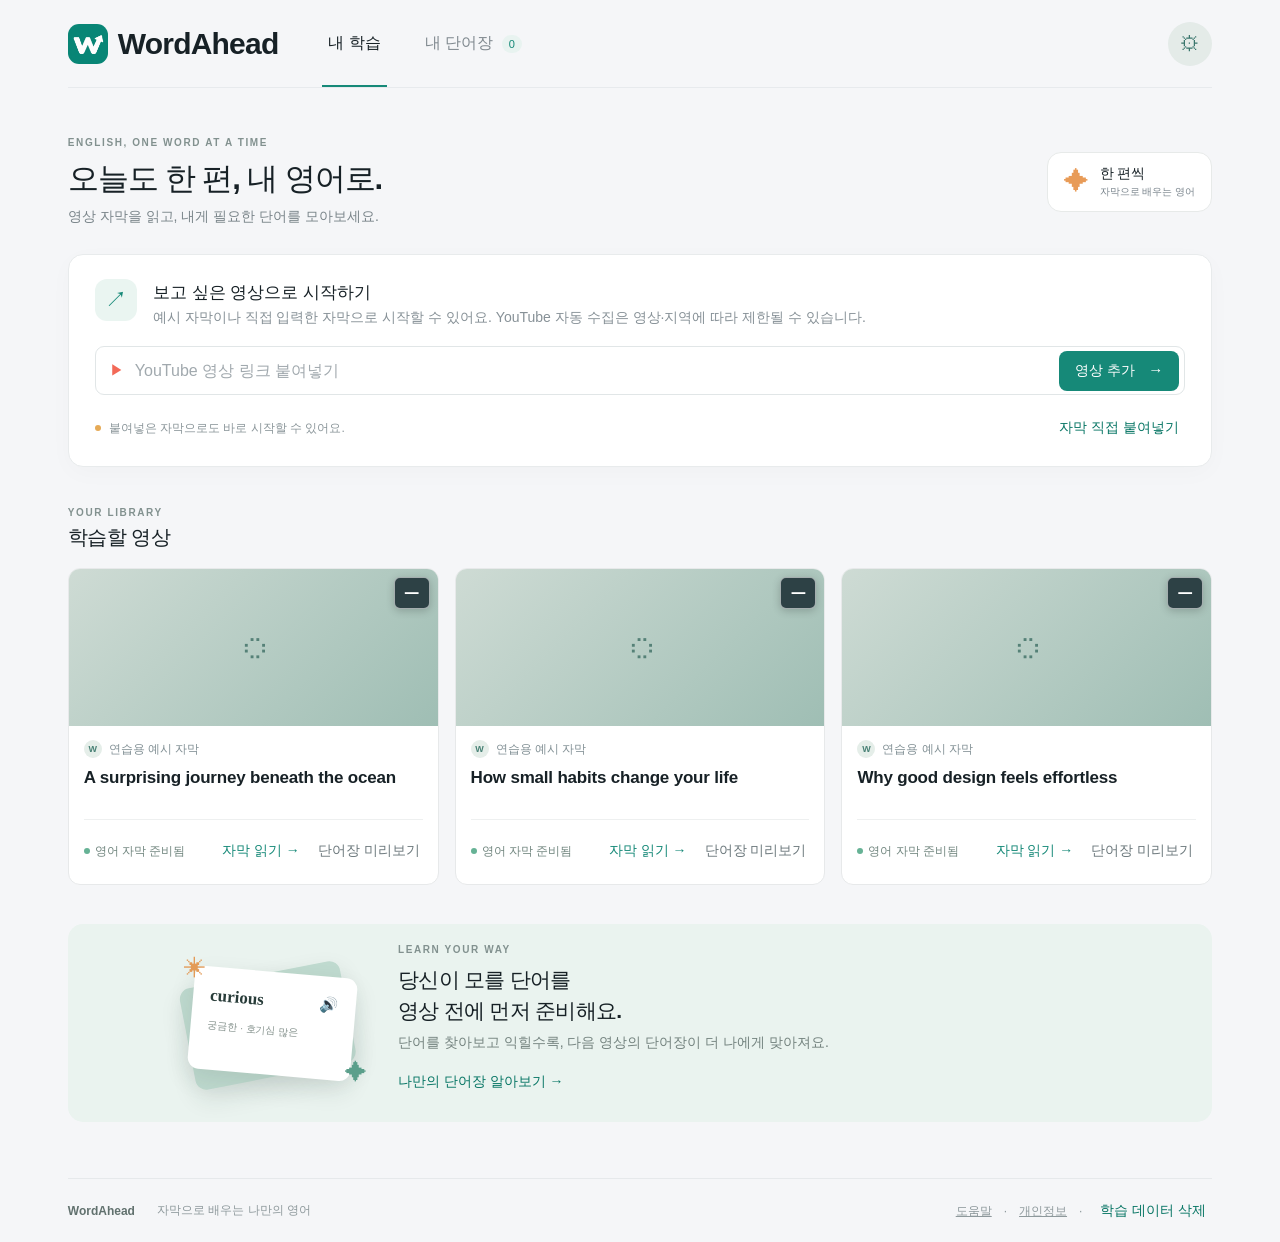
==== index.html @ 0c508c13 "Fix dictionary layout, offline definitions and transcript interactions" ====
<!doctype html>
<html lang="ko">
<head>
  <meta charset="utf-8">
  <meta name="viewport" content="width=device-width, initial-scale=1, viewport-fit=cover">
  <meta name="caption-api" content="https://wordahead-captions.outinletter.workers.dev/api/captions">
  <meta name="theme-color" content="#f5f6f8">
  <meta name="description" content="영상 자막으로 배우는 나만의 영어 단어장">
  <link rel="manifest" href="manifest.webmanifest">
  <link rel="icon" href="icon.png?v=20261010-arrow" type="image/png">
  <link rel="apple-touch-icon" href="icon.png?v=20261010-arrow">
  <link rel="stylesheet" href="styles.css?v=20261026-2">
  <title>WordAhead — 자막으로 배우는 영어</title>
</head>
<body>
  <div class="app-shell">
    <header class="topbar">
      <a class="brand" href="#home" data-view="home" aria-label="WordAhead 홈"><img class="brand-mark" src="icon.png?v=20261010-arrow" alt=""><span>WordAhead</span></a>
      <nav class="top-nav" aria-label="주 메뉴">
        <button class="nav-link active" data-view="home">내 학습</button>
        <button class="nav-link" data-view="library">내 단어장 <span id="nav-count" class="nav-count">0</span></button>
      </nav>
      <button id="install-button" class="install-button" hidden>앱 설치</button>
      <button id="profile-button" class="profile-button" aria-label="환경설정">⚙</button>
    </header>

    <main id="home-view" class="view">
      <section class="welcome-row">
        <div><p class="eyebrow">ENGLISH, ONE WORD AT A TIME</p><h1>오늘도 한 편, 내 영어로.</h1><p class="subhead">영상 자막을 읽고, 내게 필요한 단어를 모아보세요.</p></div>
        <div class="streak"><span class="streak-icon">✦</span><span><strong>한 편씩</strong><small>자막으로 배우는 영어</small></span></div>
      </section>

      <section class="import-card">
        <div class="import-icon">↗</div>
        <div class="import-copy"><h2>보고 싶은 영상으로 시작하기</h2><p>예시 자막이나 직접 입력한 자막으로 시작할 수 있어요. YouTube 자동 수집은 영상·지역에 따라 제한될 수 있습니다.</p></div>
        <form id="video-form" class="url-form">
          <label class="sr-only" for="video-url">YouTube URL</label>
          <span class="url-icon">▶</span><input id="video-url" type="url" placeholder="YouTube 영상 링크 붙여넣기" autocomplete="url">
          <button type="submit" class="primary-button">영상 추가 <span>→</span></button>
        </form>
        <div class="import-foot"><span class="status-dot"></span><span id="import-status">붙여넣은 자막으로도 바로 시작할 수 있어요.</span><button id="paste-caption-button" class="text-button">자막 직접 붙여넣기</button></div>
      </section>

      <div class="section-heading"><div><p class="eyebrow">YOUR LIBRARY</p><h2>학습할 영상</h2></div><button id="browse-playlist" class="outline-button" hidden>재생목록 불러오기 <span>＋</span></button></div>
      <section id="video-list" class="video-grid" aria-live="polite"></section>

      <section class="how-card"><div class="how-art"><div class="art-card back"></div><div class="art-card front"><span>curious</span><i>🔊</i><small>궁금한 · 호기심 많은</small></div><span class="spark s1">✳</span><span class="spark s2">✦</span></div><div><p class="eyebrow">LEARN YOUR WAY</p><h2>당신이 모를 단어를<br>영상 전에 먼저 준비해요.</h2><p>단어를 찾아보고 익힐수록, 다음 영상의 단어장이 더 나에게 맞아져요.</p><button class="text-button" id="how-link">나만의 단어장 알아보기 <span>→</span></button></div></section>
    </main>

    <main id="library-view" class="view" hidden>
      <button type="button" id="library-back" class="view-back" aria-label="내 학습으로 돌아가기">← 내 학습</button>
      <div class="vocabulary-backup"><button id="export-known" class="outline-button">체크 어휘 백업 저장</button><label class="outline-button">체크 어휘 불러오기<input id="import-known" type="file" accept=".json,application/json" hidden></label><p>초기화 전 파일 앱에 백업하세요. 다시 불러오면 추천에서 제외됩니다. 직접 단어장에 저장하는 것은 가능합니다.</p></div>
      <section class="welcome-row compact"><div><p class="eyebrow">YOUR VOCABULARY</p><h1>내 단어장</h1><p class="subhead">영상에서 발견한 단어를 모아 복습해요.</p></div><button id="review-button" class="primary-button">오늘 복습하기 <span>→</span></button></section>
      <section class="stats-row"><div class="stat-card"><span>저장한 단어</span><strong id="stat-total">0</strong><small>나만의 어휘</small></div><div class="stat-card"><span>익히는 중</span><strong id="stat-learning">0</strong><small>복습이 필요해요</small></div><div class="stat-card"><span>알고 있어요</span><strong id="stat-known">0</strong><small>잘하고 있어요</small></div></section>
      <section class="word-list-card"><div class="list-toolbar"><div><h2>저장한 단어</h2><p id="library-caption">단어를 선택하면 뜻과 문맥을 다시 볼 수 있어요.</p></div><select id="word-filter" aria-label="단어 필터"><option value="all">모든 단어</option><option value="learning">익히는 중</option><option value="known">알고 있어요</option></select></div><div id="saved-words" class="saved-words"></div></section>
    </main>

    <main id="reader-view" class="reader-view" hidden>
      <div class="reader-top"><button id="back-home" class="back-button" aria-label="이전 화면으로 돌아가기">←</button><button class="recommendations" id="recommend-preview" disabled><span class="recommend-icon" aria-hidden="true">📖</span><span id="recommend-label">먼저 살펴볼 단어</span><span id="recommend-count" class="recommend-count">0</span></button><button id="reader-home" class="reader-home" aria-label="내 학습으로 이동"><img src="icon.png?v=20261010-arrow" alt="WordAhead"></button><span id="reader-title" class="sr-only">영상 자막</span></div>
      <section id="youtube-player-host" class="youtube-player-host" aria-label="YouTube 영상 플레이어" hidden></section>
      <div class="reader-progress"><span id="read-progress"></span></div>
      <div class="reader-layout"><aside class="video-side"><div class="video-preview" id="reader-thumbnail"><span class="play-triangle"></span><span class="duration">12:48</span></div><p class="eyebrow">READING TRANSCRIPT</p><h2 id="side-title">영상 제목</h2><p id="side-meta" class="side-meta">영어 자막 · 전체 스크립트</p><div class="side-divider"></div><div class="side-stat"><span>자막 문장</span><strong id="sentence-count">0</strong></div><div class="side-stat"><span>새로운 단어</span><strong id="new-word-count">0</strong></div><button id="make-list-button" class="primary-button full-button">맞춤 단어장 미리보기 <span>→</span></button><p class="side-note">단어를 클릭해 뜻과 발음을 확인해보세요.</p></aside>
        <section class="transcript-panel"><div id="transcript-content" class="transcript-content"></div></section>
      </div>
    </main>
      <section id="word-sheet" class="word-sheet" hidden aria-label="단어 뜻" aria-live="polite"><button id="sheet-grabber" type="button" class="sheet-grabber" aria-label="사전 닫기"><span></span></button><button id="close-sheet" class="sheet-close" aria-label="사전 닫기">×</button><div class="sheet-word-row"><input id="mark-known" type="checkbox" hidden><h2 id="sheet-word">word</h2><span id="sheet-phonetic" class="phonetic">/wɜːrd/</span><button id="save-word" class="sheet-primary" aria-label="단어장에 추가" title="단어장에 추가">+</button><span id="sheet-part" class="part-of-speech">NOUN</span><button id="speak-word" class="speak-button" aria-label="발음 듣기">◖))</button></div><p id="sheet-meaning" class="meaning">뜻이 여기에 표시됩니다.</p><details class="context-box"><summary>문맥 · 사전 출처</summary><p id="sheet-context"></p><p class="dictionary-credit"><a id="dictionary-source" href="https://en.wiktionary.org/" target="_blank" rel="noopener">Wiktionary 원문</a> · <a href="dictionary/NOTICE.md" target="_blank" rel="noopener">CC BY-SA 4.0</a></p></details></section>

    <dialog id="delete-video-dialog" class="modal" aria-labelledby="delete-video-title"><form method="dialog"><h2 id="delete-video-title">영상을 삭제할까요?</h2><p>목록의 영상과 자막을 삭제합니다. 저장한 단어는 유지됩니다.</p><div class="delete-video-actions"><button value="cancel" class="outline-button">취소</button><button id="confirm-video-delete" type="button" class="primary-button">삭제 확인</button></div></form></dialog><dialog id="reset-dialog" class="modal"><form method="dialog"><h2>이 기기의 학습 데이터 삭제</h2><p>추가한 자막, 저장한 단어, 알고 있는 어휘, 학습 기록과 읽기 위치를 삭제합니다. 예시 자막은 다시 표시됩니다. 체크 어휘 백업에는 저장한 단어와 자막이 포함되지 않습니다.</p><button value="cancel" class="outline-button">취소</button><button id="confirm-reset" type="button" class="primary-button">전체 학습 데이터 삭제</button></form></dialog>
    <footer class="footer"><span>WordAhead</span><span>자막으로 배우는 나만의 영어</span><span><a href="support.html">도움말</a>　·　<a href="privacy.html">개인정보</a>　·　<button id="reset-data" class="text-button">학습 데이터 삭제</button></span></footer>
  </div>
  <dialog id="settings-dialog" class="modal" aria-labelledby="settings-title"><form method="dialog"><button class="modal-close" aria-label="환경설정 닫기">×</button><h2 id="settings-title">환경설정</h2><label for="font-size">자막 글자 크기</label><div class="reading-tools" aria-label="자막 글자 크기"><button type="button" id="font-down" aria-label="글자 작게">A−</button><output id="font-size" aria-live="polite">20</output><button type="button" id="font-up" aria-label="글자 크게">A＋</button><button type="button" id="font-reset" aria-label="글자 크기 기본값으로">기본</button></div><p class="settings-note">선택한 크기는 다음 학습에도 유지됩니다.</p><button class="primary-button">완료</button></form></dialog>
  <div id="toast" class="toast" role="status" aria-live="polite"></div>
  <dialog id="caption-dialog" class="modal"><form method="dialog" id="caption-form"><button class="modal-close" value="cancel" aria-label="닫기">×</button><p class="eyebrow">START LEARNING</p><h2>자막으로 먼저 시작해요</h2><p class="modal-description">YouTube에서 자막을 제공하지 않거나 접근이 제한된 경우 직접 작성했거나 사용할 권한이 있는 영어 자막으로 학습할 수 있습니다.</p><label for="caption-title">영상 제목</label><input id="caption-title" placeholder="예: Why we love the ocean" value="내가 고른 영어 영상"><label for="caption-text">영어 자막</label><textarea id="caption-text" rows="7" placeholder="영어 자막을 붙여 넣으세요…"></textarea><div class="modal-sample-row"><button type="button" id="load-sample" class="text-button">예시 자막 불러오기</button><span>자막 데이터는 이 기기에 저장됩니다.</span></div><button type="submit" class="primary-button modal-submit">자막 읽기 시작 <span>→</span></button></form></dialog>
  <dialog id="playlist-dialog" class="modal"><form method="dialog" id="playlist-form"><button class="modal-close" value="cancel" aria-label="닫기">×</button><p class="eyebrow">PLAYLIST</p><h2>재생목록 불러오기</h2><p class="modal-description">재생목록 링크를 입력하면 목록과 자막 이용 가능 상태를 확인할 수 있어요. 현재 시제품은 실제 YouTube 데이터 연결 전이라 예시 목록을 보여줍니다.</p><input id="playlist-url" type="url" placeholder="YouTube 재생목록 URL"><button id="show-playlist-sample" type="button" class="primary-button modal-submit">목록 미리보기 <span>→</span></button><div id="playlist-results" class="playlist-results"></div></form></dialog>
  <main id="preview-dialog" class="view preview-page" hidden><header class="preview-header"><h1>먼저 살펴볼 단어</h1><button id="close-preview" aria-label="미리보기 닫고 이전 화면으로 돌아가기">닫기 ×</button></header><p id="preview-video-title"></p><div class="reading-tools preview-size-tools" aria-label="단어장 글씨 크기"><button id="preview-font-down" aria-label="단어장 글씨 줄이기">−</button><output id="preview-font-size">16</output><button id="preview-font-up" aria-label="단어장 글씨 키우기">+</button></div><div id="preview-words" class="preview-words" role="list" aria-label="단어와 뜻"></div></main>
  <script src="dictionary/basic-vocabulary.js?v=20261015-5"></script>
  <script src="dictionary.js?v=20261026-2"></script>
  <script src="captions.js?v=20261026-2"></script>
  <script src="video-player.js?v=20261026-2"></script>
  <script src="app.js?v=20261026-2"></script>
</body>
</html>
---- styles.css ----
:root{font-family:'DM Sans','Noto Sans KR',sans-serif;color:#172126;background:#f5f6f8;font-synthesis:none;text-rendering:optimizeLegibility;--ink:#172126;--muted:#78838b;--line:#e5e8eb;--teal:#168978;--teal-dark:#087665;--mint:#eaf5f1;--coral:#f17964}*{box-sizing:border-box}body{margin:0;min-width:320px;background:#f5f6f8}.app-shell{max-width:1440px;margin:auto;padding:0 5.3%}.topbar{height:88px;display:flex;align-items:center;border-bottom:1px solid #e7eaed;gap:44px}.brand{display:flex;gap:10px;align-items:center;color:var(--ink);font:800 21px Manrope,sans-serif;text-decoration:none;letter-spacing:-.8px}.brand-mark{width:32px;height:32px;border-radius:11px;background:#138775;color:white;display:grid;place-items:center;font:800 17px Manrope;box-shadow:inset 0 -3px 0 #08715f}.top-nav{height:100%;display:flex;gap:32px;align-items:center}.nav-link{font:600 14px inherit;color:#818a90;border:0;background:none;height:100%;position:relative;cursor:pointer}.nav-link.active{color:var(--ink)}.nav-link.active:after{content:'';position:absolute;bottom:0;left:0;right:0;height:2px;background:var(--teal)}.nav-count{background:#e8f3f0;color:var(--teal);font-size:11px;border-radius:20px;padding:3px 7px;margin-left:4px}.profile-button{margin-left:auto;width:36px;height:36px;border-radius:50%;border:0;background:#e4ebe8;color:#39756c;font-weight:700}.install-button{margin-left:auto;background:#e7f3ef;border:0;border-radius:9px;padding:10px 14px;color:var(--teal-dark);font-weight:700;cursor:pointer}.install-button[hidden]{display:none}.view{padding-bottom:56px}.welcome-row{display:flex;justify-content:space-between;align-items:center;padding:49px 0 28px}.eyebrow{font-size:10px;letter-spacing:1.6px;color:#82918f;font-weight:700;margin:0 0 10px}.welcome-row h1{font:700 31px Manrope,'Noto Sans KR',sans-serif;letter-spacing:-1.1px;margin:0 0 8px}.subhead{margin:0;color:#7a858a;font-size:14px}.streak{display:flex;align-items:center;gap:11px;padding:12px 16px;border:1px solid #e7eae9;border-radius:14px;background:#fff}.streak-icon{font-size:25px;color:#e89b57}.streak strong,.streak small{display:block}.streak strong{font-size:14px}.streak small{font-size:10px;color:var(--muted);margin-top:2px}.import-card{background:#fff;border:1px solid #e8ebec;border-radius:15px;padding:24px 26px 18px;display:grid;grid-template-columns:43px 1fr;column-gap:15px;box-shadow:0 6px 24px #26373806}.import-icon{width:42px;height:42px;border-radius:12px;background:#eaf5f1;color:var(--teal);font-size:22px;display:grid;place-items:center}.import-copy h2{font-size:15px;margin:2px 0 5px}.import-copy p{font-size:12px;color:#879197;margin:0}.url-form{grid-column:1/-1;margin-top:19px;display:flex;align-items:center;border:1px solid #e1e6e7;border-radius:9px;height:49px;padding:4px 5px 4px 14px}.url-icon{color:#f36957;font-size:14px}.url-form input{flex:1;border:0;outline:0;padding:0 11px;background:transparent;color:var(--ink);font:13px inherit;min-width:0}.url-form input::placeholder{color:#a1a9ae}.primary-button{border:0;border-radius:8px;padding:12px 16px;background:var(--teal);color:white;font:700 12px inherit;cursor:pointer;transition:background .18s,transform .18s}.primary-button:hover{background:var(--teal-dark);transform:translateY(-1px)}.primary-button span{margin-left:9px;font-size:15px}.url-form .primary-button{height:39px;padding:0 16px}.import-foot{grid-column:1/-1;display:flex;align-items:center;gap:8px;padding-top:13px;color:#8b969a;font-size:10px}.status-dot{width:6px;height:6px;border-radius:50%;background:#e6aa56}.text-button{border:0;background:transparent;color:var(--teal-dark);font:700 11px inherit;cursor:pointer}.import-foot .text-button{margin-left:auto}.section-heading{display:flex;align-items:end;justify-content:space-between;margin:40px 0 17px}.section-heading .eyebrow{margin-bottom:6px}.section-heading h2{margin:0;font:700 20px Manrope,'Noto Sans KR',sans-serif;letter-spacing:-.5px}.outline-button{background:white;border:1px solid #e1e6e7;border-radius:8px;padding:10px 13px;font:600 11px inherit;color:#47555a;cursor:pointer}.outline-button span{font-size:15px;color:var(--teal);margin-left:7px}.video-grid{display:grid;grid-template-columns:repeat(3,minmax(0,1fr));gap:16px}.video-card{background:white;border:1px solid #e7e9ea;border-radius:12px;overflow:hidden;transition:transform .2s,box-shadow .2s}.video-card:hover{transform:translateY(-3px);box-shadow:0 10px 24px #203b3510}.video-thumb{height:157px;position:relative;background:#d5e1dd;overflow:hidden;cursor:pointer}.video-thumb img{width:100%;height:100%;object-fit:cover;display:block}.video-thumb .fallback-art{width:100%;height:100%;display:grid;place-items:center;font-size:46px;color:#558177;background:linear-gradient(135deg,#cedbd4,#9fbeb4)}.duration{position:absolute;right:10px;bottom:9px;background:#172126d9;color:white;border-radius:4px;padding:3px 6px;font-size:10px;font-weight:600}.video-card-body{padding:14px 15px 13px}.video-meta{display:flex;align-items:center;gap:7px;color:#829095;font-size:10px;margin-bottom:8px}.channel-dot{width:18px;height:18px;border-radius:50%;background:#e5eee9;display:grid;place-items:center;color:#488175;font-size:9px;font-weight:700}.video-card h3{font-size:14px;line-height:1.45;letter-spacing:-.2px;margin:0 0 13px;min-height:40px}.card-bottom{display:flex;justify-content:space-between;align-items:center;border-top:1px solid #eef0f0;padding-top:11px}.caption-state{font-size:10px;color:#71867f;display:flex;align-items:center;gap:5px}.caption-state:before{content:'';width:6px;height:6px;background:#66b295;border-radius:50%}.caption-state.unknown{color:#a47e49}.caption-state.unknown:before{background:#e1b366}.card-actions{display:flex;gap:12px}.card-actions button{border:0;background:none;color:var(--teal);font:700 10px inherit;cursor:pointer;padding:3px}.card-actions button:last-child{color:#6d797d}.how-card{margin-top:39px;border-radius:15px;background:#eaf3ef;min-height:198px;display:grid;grid-template-columns:250px 1fr;align-items:center;padding:20px 7%;overflow:hidden}.how-card h2{font:700 21px/1.45 Manrope,'Noto Sans KR',sans-serif;letter-spacing:-.7px;margin:0 0 8px}.how-card p:not(.eyebrow){font-size:12px;color:#74837f;margin:0 0 10px}.how-card .text-button{padding:0}.how-art{height:145px;position:relative;display:grid;place-items:center}.art-card{width:163px;height:103px;border-radius:11px;position:absolute;box-shadow:0 10px 25px #19382b1c}.art-card.back{background:#bfdacf;transform:rotate(-11deg) translate(-5px,1px)}.art-card.front{background:white;transform:rotate(5deg);padding:19px 17px;color:#283c39}.art-card.front span{font:700 17px Manrope}.art-card.front i{float:right;font-style:normal;color:var(--teal);font-size:15px}.art-card.front small{display:block;margin-top:13px;color:#83908b;font-size:10px}.spark{position:absolute;color:#e39b57;font-size:22px}.spark.s1{top:5px;left:36px}.spark.s2{right:31px;bottom:10px;color:#5b9f8b}.footer{min-height:64px;border-top:1px solid #e6e9eb;display:flex;align-items:center;gap:22px;font-size:10px;color:#8e999c}.footer span:first-child{font-weight:700;color:#61716e}.footer span:last-child{margin-left:auto}.reader-view{min-height:calc(100vh - 152px);position:relative;padding-bottom:42px}.reader-top{height:59px;display:flex;align-items:center;gap:19px}.back-button,.icon-button,.reading-tools button{border:0;background:transparent;color:#6d797d;cursor:pointer}.back-button{font:600 12px inherit}.back-button span{margin-left:7px}.reader-video-title{font-size:12px;font-weight:600;display:flex;align-items:center;gap:8px}.live-dot{width:7px;height:7px;border-radius:50%;background:#48ad8f}.reader-top .icon-button{margin-left:auto;font-size:20px}.reader-progress{height:2px;background:#e5eae8}.reader-progress span{display:block;width:22%;height:100%;background:#55a991;transition:width .25s}.reader-layout{display:grid;grid-template-columns:260px minmax(0,760px);gap:53px;justify-content:center;padding-top:31px}.video-side{padding-top:5px}.video-preview{height:146px;border-radius:10px;overflow:hidden;position:relative;background:linear-gradient(135deg,#789d91,#d1c6a9);background-size:cover;background-position:center;display:grid;place-items:center;margin-bottom:22px}.play-triangle{width:0;height:0;border-top:12px solid transparent;border-bottom:12px solid transparent;border-left:19px solid #fff;filter:drop-shadow(0 2px 5px #2228)}.video-side h2{font-size:15px;line-height:1.45;margin:0 0 7px}.side-meta{font-size:10px;color:#899396;margin:0}.side-divider{height:1px;background:#e4e8e7;margin:18px 0}.side-stat{display:flex;justify-content:space-between;font-size:11px;color:#818d8f;margin:10px 0}.side-stat strong{color:#263a38}.full-button{width:100%;margin-top:13px;padding:12px 10px}.side-note{font-size:10px;line-height:1.6;color:#8c9697}.transcript-panel{background:#fff;border:1px solid #e7eaea;border-radius:12px;padding:28px 39px 40px;box-shadow:0 5px 20px #132a2406}.transcript-heading{display:flex;justify-content:space-between;align-items:center;border-bottom:1px solid #eef0ef;padding-bottom:18px}.transcript-heading .eyebrow{margin-bottom:5px}.transcript-heading h1{font:700 19px Manrope,'Noto Sans KR',sans-serif;margin:0;letter-spacing:-.6px}.reading-tools{display:flex;gap:4px}.reading-tools button{width:32px;height:30px;border-radius:6px;background:#f5f7f6;font-size:11px}.transcript-content{font:400 17px/2.05 Georgia,'Times New Roman',serif;color:#293335;padding-top:16px}.caption-paragraph{margin:0 0 20px}.word-token{cursor:pointer;border-radius:3px;transition:background .14s,color .14s}.word-token:hover{background:#dff1eb;color:#087665}.word-token.recent{background:#e4f3ee}.caption-time{font:500 9px 'DM Sans',sans-serif;color:#a1acab;vertical-align:middle;margin-right:8px;letter-spacing:.2px}.word-sheet{position:fixed;z-index:10;bottom:18px;left:50%;transform:translateX(-50%);width:min(620px,calc(100vw - 36px));background:#29363b;color:#fff;border-radius:15px;padding:22px 25px 19px;box-shadow:0 14px 50px #0717184d;animation:sheetin .2s ease-out}.word-sheet[hidden]{display:none}@keyframes sheetin{from{opacity:0;transform:translate(-50%,10px)}to{opacity:1;transform:translate(-50%,0)}}.sheet-close{position:absolute;right:16px;top:10px;border:0;color:#ee7969;font-size:29px;line-height:1;background:none;cursor:pointer}.sheet-word-row{display:flex;align-items:center;gap:15px}.part-of-speech{font-size:8px;font-weight:700;color:#91bdb0;letter-spacing:1.3px}.sheet-word-row h2{font:700 26px Manrope,sans-serif;margin:2px 0 0}.speak-button{width:37px;height:37px;border:0;border-radius:50%;background:#f5f7f5;color:#536c70;font-size:14px;cursor:pointer}.phonetic{font-size:12px;color:#b7c4c3;margin:5px 0}.meaning{font-size:15px;margin:6px 0 13px}.context-box{background:#ffffff0b;border-left:2px solid #69ad9d;padding:8px 11px;margin-bottom:15px}.context-box span{font-size:8px;color:#a5b7b3;letter-spacing:1px;font-weight:700}.context-box p{font:13px/1.6 Georgia,serif;color:#e1e9e6;margin:4px 0 0}.sheet-actions{display:flex;gap:8px}.sheet-actions button{border-radius:7px;padding:10px 13px;font:600 11px inherit;cursor:pointer}.sheet-secondary{background:#ffffff13;border:1px solid #ffffff22;color:#e4ece9}.sheet-primary{background:#d8eee7;border:0;color:#136d5f;margin-left:auto}.sheet-primary span{margin-left:9px}.compact{padding-bottom:24px}.compact .primary-button{align-self:center}.stats-row{display:grid;grid-template-columns:repeat(3,1fr);gap:13px;margin:4px 0 25px}.stat-card{background:#fff;border:1px solid #e7eaea;border-radius:11px;padding:17px 19px}.stat-card span,.stat-card small{display:block;color:#7f8c8d;font-size:11px}.stat-card strong{display:block;font:700 24px Manrope;margin:5px 0 1px}.stat-card small{font-size:9px}.word-list-card{background:white;border:1px solid #e7eaea;border-radius:12px;padding:22px}.list-toolbar{display:flex;align-items:center;justify-content:space-between;border-bottom:1px solid #edf0ef;padding-bottom:17px}.list-toolbar h2{font-size:16px;margin:0 0 4px}.list-toolbar p{font-size:10px;color:#8b9697;margin:0}.list-toolbar select{border:1px solid #e0e6e4;background:white;border-radius:7px;padding:9px;color:#657272;font:11px inherit}.word-row{display:grid;grid-template-columns:1fr 1.3fr 100px auto;align-items:center;gap:15px;padding:15px 2px;border-bottom:1px solid #f0f2f1}.word-row:last-child{border-bottom:0}.word-main strong{font:700 14px Manrope}.word-main small{display:block;font-size:10px;color:#8d9998;margin-top:3px}.word-definition{font-size:11px;color:#657372}.word-state{font-size:9px;color:#168978;background:#eaf5f1;border-radius:20px;padding:5px 8px;width:max-content}.word-state.known{color:#778380;background:#f0f3f2}.word-delete{background:none;border:0;color:#a5aeac;cursor:pointer;font-size:15px}.empty-state{padding:34px 10px;text-align:center;color:#889493;font-size:12px}.modal{border:0;border-radius:16px;width:min(510px,calc(100vw - 28px));padding:29px 31px;box-shadow:0 24px 90px #12201f40;color:var(--ink);max-height:90vh;overflow:auto}.modal::backdrop{background:#17242378;backdrop-filter:blur(2px)}.modal-close{position:absolute;right:17px;top:13px;border:0;background:none;color:#84908e;font-size:25px;cursor:pointer}.modal h2{font:700 22px Manrope,'Noto Sans KR',sans-serif;letter-spacing:-.7px;margin:0 0 10px}.modal-description{font-size:12px;line-height:1.7;color:#788583;margin:0 0 19px}.modal label{display:block;font-size:10px;color:#657471;font-weight:700;margin:12px 0 6px}.modal input,.modal textarea{width:100%;border:1px solid #dfe6e3;border-radius:8px;padding:12px;font:12px inherit;outline-color:#69ad9d;resize:vertical}.modal input{height:42px}.modal-sample-row{display:flex;justify-content:space-between;align-items:center;margin:9px 0 14px}.modal-sample-row span{font-size:9px;color:#98a19f}.modal-submit{width:100%;margin-top:8px}.playlist-results{margin-top:14px}.playlist-item{display:flex;gap:10px;align-items:center;padding:9px 0;border-bottom:1px solid #edf0ef}.playlist-thumb{width:72px;height:44px;border-radius:6px;background:#d9e5df;display:grid;place-items:center}.playlist-thumb img{width:100%;height:100%;object-fit:cover;border-radius:6px}.playlist-item strong{display:block;font-size:10px}.playlist-item small{font-size:9px;color:#81908d}.preview-modal{width:min(570px,calc(100vw - 28px))}.preview-words{max-height:43vh;overflow:auto;margin:13px 0}.preview-word{display:grid;grid-template-columns:1fr 95px 40px;align-items:center;gap:9px;padding:11px 0;border-bottom:1px solid #edf0ef}.preview-word strong{font:700 13px Manrope}.preview-word small{display:block;color:#82908c;font-size:10px;margin-top:3px}.preview-word em{font-style:normal;font-size:9px;color:#168978}.preview-word button{border:0;background:#eff5f2;border-radius:6px;padding:6px;color:#167867;cursor:pointer}.toast{position:fixed;z-index:20;bottom:24px;left:50%;transform:translate(-50%,10px);opacity:0;background:#203238;color:#fff;padding:11px 17px;border-radius:8px;font-size:11px;pointer-events:none;transition:.2s;box-shadow:0 6px 20px #1026282b}.toast.show{opacity:1;transform:translate(-50%,0)}.sr-only{position:absolute;width:1px;height:1px;padding:0;margin:-1px;overflow:hidden;clip:rect(0,0,0,0);white-space:nowrap;border:0}
@media(max-width:850px){.app-shell{padding:0 4%}.topbar{height:70px;gap:24px}.video-grid{grid-template-columns:repeat(2,minmax(0,1fr))}.reader-layout{grid-template-columns:210px minmax(0,1fr);gap:25px}.transcript-panel{padding:24px 27px}.video-preview{height:120px}.how-card{grid-template-columns:210px 1fr;padding:18px 4%}}
@media(max-width:600px){.app-shell{padding:0 18px}.topbar{height:62px;gap:15px}.brand{font-size:17px;gap:7px}.brand-mark{width:28px;height:28px}.top-nav{gap:14px}.nav-link{font-size:11px;padding:0}.profile-button{width:31px;height:31px}.welcome-row{padding:31px 0 22px}.welcome-row h1{font-size:25px}.subhead{font-size:12px;line-height:1.55}.streak{padding:8px 10px;gap:7px}.streak-icon{font-size:19px}.streak strong{font-size:12px}.streak small{font-size:8px}.import-card{padding:17px 15px 13px;grid-template-columns:35px 1fr;column-gap:10px}.import-icon{width:34px;height:34px;font-size:18px}.import-copy h2{font-size:13px}.import-copy p{font-size:10px;line-height:1.45}.url-form{height:45px;margin-top:15px;padding-left:10px}.url-form input{font-size:10px;padding:0 7px}.url-form .primary-button{font-size:10px;padding:0 9px;white-space:nowrap}.import-foot{font-size:8px;gap:5px;flex-wrap:wrap}.import-foot .text-button{font-size:9px;padding:0}.section-heading{margin:29px 0 13px}.section-heading h2{font-size:18px}.outline-button{font-size:9px;padding:9px 8px}.video-grid{grid-template-columns:1fr;gap:12px}.video-card{display:block}.video-thumb{height:auto;aspect-ratio:16/9;min-height:0}.video-card-body{padding:11px}.video-card h3{font-size:12px;min-height:0;margin-bottom:9px}.video-meta{font-size:8px;margin-bottom:5px}.card-bottom{align-items:center;gap:5px;flex-direction:row;padding-top:8px}.card-actions{width:auto;justify-content:flex-end;gap:6px}.card-actions button{font-size:9px;padding:3px 1px}.caption-state{font-size:8px}.how-card{grid-template-columns:105px 1fr;gap:12px;padding:15px 12px;margin-top:26px;min-height:163px}.how-art{transform:scale(.74);transform-origin:center}.how-card h2{font-size:15px}.how-card p:not(.eyebrow){font-size:9px;line-height:1.55}.how-card .eyebrow{font-size:8px}.how-card .text-button{font-size:9px}.footer{gap:9px;font-size:8px;min-height:53px}.footer span:last-child{display:none}.reader-view{min-height:calc(100vh - 112px)}.reader-top{height:48px;gap:8px}.reader-video-title{font-size:10px;flex:1;overflow:hidden;white-space:nowrap;text-overflow:ellipsis}.back-button{font-size:10px}.reader-layout{display:block;padding-top:0}.video-side{display:none}.transcript-panel{border-radius:0;border:0;margin:0 -18px;padding:19px 22px 65px;box-shadow:none;min-height:calc(100vh - 162px)}.transcript-heading{padding-bottom:13px}.transcript-heading h1{font-size:17px}.reading-tools{gap:2px}.reading-tools button{width:28px;height:28px}.transcript-content{font-size:17px;line-height:1.95;padding-top:16px}.caption-paragraph{margin-bottom:20px}.caption-time{font-size:8px}.word-sheet{bottom:0;left:0;transform:none;width:100%;border-radius:15px 15px 0 0;padding:18px 21px calc(15px + env(safe-area-inset-bottom));animation:sheetmobile .2s ease-out}.word-sheet[hidden]{display:none}@keyframes sheetmobile{from{opacity:0;transform:translateY(10px)}to{opacity:1;transform:translateY(0)}}.sheet-word-row h2{font-size:24px}.meaning{font-size:14px;margin-bottom:10px}.context-box p{font-size:12px}.footer:has(+*){margin-top:0}.compact{align-items:flex-start;gap:12px}.compact .primary-button{font-size:10px;padding:11px 10px;white-space:nowrap;margin-top:9px}.stats-row{gap:7px}.stat-card{padding:12px 10px}.stat-card span{font-size:9px}.stat-card strong{font-size:20px}.stat-card small{font-size:8px}.word-list-card{padding:15px 12px}.word-row{grid-template-columns:1fr auto auto;gap:8px}.word-definition{grid-column:1/-1;grid-row:2;font-size:10px}.word-main strong{font-size:12px}.modal{padding:26px 21px}.modal h2{font-size:19px}.modal-description{font-size:11px}.modal-sample-row{align-items:flex-start;gap:6px}.modal-sample-row span{font-size:8px;text-align:right}.preview-word{grid-template-columns:1fr 78px 35px}.install-button{font-size:9px;padding:8px 10px}}

body.reading .topbar,body.reading .footer{display:none}body.reading .app-shell{max-width:none;padding:0}body.reading .reader-view{min-height:100dvh}body.reading .reader-top{padding:0 18px}body.reading .reader-layout{display:block;max-width:900px;margin:auto;padding:0 18px}body.reading .video-side{display:none}body.reading .transcript-panel{min-height:calc(100dvh - 58px)}.dictionary-credit{font-size:10px;color:#bddbd4}.dictionary-credit a{color:inherit}.footer a{color:inherit}.word-sheet{max-height:80dvh;overflow-y:auto}
.brand{font-size:30px;gap:10px}.brand-mark{width:40px;height:40px;box-shadow:none}.nav-link{font-size:16px}.profile-button{width:44px;height:44px;font-size:20px;cursor:pointer}
.subhead,.import-copy p,.how-card p:not(.eyebrow),.modal-description{font-size:14px}.import-copy h2,.video-card h3{font-size:17px}.url-form input,.modal input,.modal textarea{font-size:16px}.primary-button,.outline-button,.text-button,.card-actions button{font-size:14px;min-height:40px}.video-meta,.caption-state,.import-foot,.footer{font-size:12px}.video-card{cursor:pointer}.card-bottom{flex-wrap:wrap;gap:8px}.word-main strong{font-size:17px}.word-main small,.word-definition,.word-state,.list-toolbar p,.list-toolbar select,.empty-state{font-size:14px}
.reader-top{position:sticky;top:0;z-index:5;height:60px;background:#f5f6f8}.back-button{font-size:16px;min-height:44px;white-space:nowrap;padding:0}.back-button span{margin-left:3px}.reader-video-title{min-width:0;font-size:14px;flex:1}.reader-video-title #reader-title{overflow:hidden;text-overflow:ellipsis;white-space:nowrap}.live-dot{flex-shrink:0}.reader-top .icon-button{font-size:24px;min-width:44px;min-height:44px}
.transcript-heading{gap:12px;padding-bottom:12px}.transcript-heading h1{font-size:20px;white-space:nowrap}.reading-tools{flex-shrink:0;align-items:center;gap:4px;white-space:nowrap}.reading-tools button{width:40px;height:40px;font-size:15px;white-space:nowrap;padding:0}.reading-tools output{font:600 14px 'DM Sans',sans-serif;min-width:22px;text-align:center;color:#536c70}.reading-tools button:disabled{opacity:.4}.transcript-content{font-size:20px;line-height:1.45;padding-top:16px}.caption-paragraph{margin:0 0 .35em;overflow-wrap:anywhere}.caption-time{font-size:11px;white-space:nowrap;display:inline-block;margin-right:8px}
body.reading .transcript-panel{padding-bottom:calc(36px + var(--word-sheet-space,0px))}body.sheet-open .view{padding-bottom:calc(56px + var(--word-sheet-space,0px))}html{scroll-padding-top:70px;scroll-padding-bottom:var(--word-sheet-space,0px)}
.word-sheet{bottom:0;width:min(620px,100vw);padding:12px 16px calc(12px + env(safe-area-inset-bottom));border-radius:14px 14px 0 0;max-height:45dvh}.sheet-close{right:4px;top:0;width:44px;height:44px;font-size:26px}.sheet-word-row{gap:8px;padding-right:32px;flex-wrap:wrap}.sheet-word-row h2{font-size:22px;margin:0;overflow-wrap:anywhere;min-width:0;max-width:100%}.part-of-speech{font-size:10px;letter-spacing:.5px}.speak-button{width:36px;height:36px;flex-shrink:0}.phonetic{font-size:13px;margin:1px 0 4px;overflow-wrap:anywhere}.phonetic:empty{display:none}.meaning{font-size:16px;line-height:1.4;margin:4px 0 6px;max-height:4.2em;overflow-y:auto;overscroll-behavior:contain}.context-box{margin:0 0 6px;padding:0;border:0;background:none}.context-box summary{cursor:pointer;font-size:12px;color:#bddbd4;min-height:24px;line-height:24px}.context-box[open] p{font-size:14px}.dictionary-credit{font-size:12px}.sheet-actions{align-items:center;gap:8px}.known-toggle{display:flex;align-items:center;gap:7px;font-size:14px;min-height:40px;cursor:pointer;white-space:nowrap}.known-toggle input{width:18px;height:18px;margin:0;accent-color:#69b5a2}.sheet-actions button{font-size:14px;min-height:40px;padding:8px 12px}.toast{font-size:14px;bottom:calc(var(--word-sheet-space,0px) + 12px);max-width:calc(100vw - 24px);text-align:center}
button:focus-visible,a:focus-visible,.word-token:focus-visible{outline:2px solid #168978;outline-offset:3px}
.transcript-heading{position:sticky;top:60px;z-index:4;background:white;padding-top:8px}.welcome-row h1{word-break:keep-all}
@media(max-width:600px){.welcome-row{display:block}.welcome-row .streak{display:none}}
.sheet-word-row .known-toggle,.preview-word>.known-toggle{flex:none;width:32px;height:32px;justify-content:center}.sheet-actions{justify-content:flex-end}#recommended-words{max-height:180px;overflow-y:auto}.preview-word>.known-toggle{align-self:flex-start}
.recommendations{margin:0 0 18px;padding:12px;background:#f3f8f6;border-radius:12px}.recommendations summary{font-size:15px;font-weight:700;cursor:pointer}.recommendations p{font-size:13px;line-height:1.5;color:#586b65;margin:8px 0}.recommended-word{font-size:14px;padding:7px 10px;margin:3px;background:white;border:1px solid #dce9e3;border-radius:8px}.recommendations .text-button{font-size:14px;margin-top:8px}.preview-word{flex-wrap:wrap;gap:8px}.preview-word>div{flex:1;min-width:140px}.preview-word em{font-size:12px}.preview-word small{font-size:14px;line-height:1.5}.preview-word .known-toggle{font-size:13px}.preview-words{max-height:55dvh;overflow:auto}
@media(max-width:600px){.topbar{height:auto;padding:12px 0 0;flex-wrap:wrap;gap:12px}.brand{font-size:28px;flex:1}.brand-mark{width:38px;height:38px}.top-nav{order:3;flex-basis:100%;height:44px;gap:24px}.nav-link{font-size:16px}.profile-button{width:44px;height:44px}.welcome-row h1{font-size:28px}.subhead,.import-copy p,.how-card p:not(.eyebrow){font-size:14px}.import-copy h2{font-size:17px}.url-form{height:52px}.url-form input{font-size:16px}.url-form .primary-button{font-size:14px;padding:0 12px;height:42px}.import-foot{font-size:12px;line-height:1.5}.import-foot .text-button{font-size:14px;padding:0}.video-card h3{font-size:17px}.video-meta,.caption-state{font-size:12px}.card-actions{width:100%;gap:16px;justify-content:flex-start}.card-actions button{font-size:14px}.how-card{display:block}.how-art{display:none}.how-card h2{font-size:20px}.how-card .text-button{font-size:14px}.how-card .eyebrow,.footer{font-size:12px}.modal-description{font-size:14px}.modal-sample-row span{font-size:12px}.word-main strong{font-size:17px}.word-definition{font-size:14px}.stat-card span{font-size:13px}.stat-card small{font-size:11px}.reader-top{height:60px}.reader-video-title{font-size:13px}.back-button{font-size:16px}body.reading .reader-layout{padding:0}body.reading .transcript-panel{margin:0;padding:14px 18px calc(36px + var(--word-sheet-space,0px))}.transcript-heading h1{font-size:20px}.reading-tools button{width:36px;height:40px;font-size:15px}.reading-tools{gap:3px}.caption-paragraph{margin-bottom:.35em}.transcript-content{line-height:1.45}.caption-time{font-size:11px}.sheet-word-row h2{font-size:22px}.meaning{font-size:16px}.known-toggle{font-size:14px}}
.preview-word{grid-template-columns:32px minmax(0,1fr) 32px}.preview-word>div{min-width:0;grid-column:2;grid-row:1}.preview-word>.known-toggle{grid-column:1;grid-row:1}.preview-word em{grid-column:2;grid-row:2}.preview-word button{grid-column:3;grid-row:1}.preview-word strong{font-size:16px}.preview-word small{display:-webkit-box;-webkit-box-orient:vertical;-webkit-line-clamp:3;overflow:hidden}
.vocabulary-backup{display:flex;flex-wrap:wrap;gap:8px;padding-top:20px}.vocabulary-backup .outline-button{font-size:14px;cursor:pointer}.vocabulary-backup p{flex-basis:100%;font-size:13px;line-height:1.5;color:#78838b;margin:0}
body.previewing .topbar,body.previewing .footer{display:none}.preview-page{max-width:800px;margin:auto;padding:0 16px 24px;background:white;min-height:100dvh}.preview-header{position:sticky;top:0;background:white;z-index:2;display:flex;align-items:center;justify-content:space-between;gap:8px;padding:14px 0;border-bottom:1px solid #e5e8eb}.preview-header h1{font-size:20px;margin:0}.preview-header button{border:0;border-radius:8px;background:#edf4f1;color:#172126;padding:10px;font-size:15px;min-height:44px}#preview-video-title{font-size:13px;color:#78838b;line-height:1.4;margin:10px 0}.preview-page .preview-words{max-height:none;overflow:visible;margin:0}.preview-page .preview-word{grid-template-columns:24px minmax(80px,30%) minmax(0,1fr);gap:8px;padding:9px 0;align-items:start}.preview-page .known-toggle{width:24px;height:28px;min-height:28px;align-self:start}.preview-page .known-toggle input,.sheet-word-row .known-toggle input{width:14px;height:14px}.preview-page .preview-word strong{font-size:15px;line-height:1.5;overflow-wrap:anywhere}.preview-page .preview-word small{font-size:14px;line-height:1.5;margin:0;grid-column:3;grid-row:1;color:#43534e}.recommendations{width:100%;text-align:left;border:1px solid #dce9e3;color:#087665;font-size:15px;font-weight:700;cursor:pointer}

.sheet-word-row{flex-wrap:nowrap}.sheet-word-row h2{flex:1}.sheet-word-row .sheet-primary{flex:none;margin-left:0;width:30px;height:30px;padding:0;border-radius:6px;font-size:20px;cursor:pointer}.sheet-word-row .part-of-speech{flex-shrink:1;min-width:0}.sheet-word-row .speak-button{flex:none}
.youtube-player-host{position:sticky;top:0;z-index:5;width:100%;max-width:800px;margin:0 auto 12px;background:#111}.youtube-player-host[hidden]{display:none}.youtube-player-host iframe{display:block;width:100%;height:clamp(232px,calc(56.25vw + 32px),360px);border:0}.caption-paragraph[data-cue-start]{cursor:pointer}
.word-sheet{padding:8px 12px calc(8px + env(safe-area-inset-bottom));max-height:38dvh;border-radius:12px 12px 0 0}.sheet-word-row{gap:6px;padding-right:28px}.sheet-word-row h2{font-size:20px;line-height:1.2}.sheet-word-row .speak-button{width:30px;height:30px;font-size:12px}.sheet-close{width:36px;height:36px;font-size:24px}.phonetic{font-size:11px;margin:2px 0}.meaning{font-size:14px;line-height:1.4;margin:3px 0 5px;max-height:4.2em;white-space:pre-line}.context-box{margin:0}.context-box summary{font-size:11px;min-height:24px;line-height:24px}.context-box[open] p{font-size:12px}.sheet-word-row .known-toggle{width:26px;height:30px;min-height:30px}.part-of-speech{font-size:9px;letter-spacing:0}.caption-play{display:inline-flex;align-items:center;min-height:32px;padding:3px 7px;margin-right:7px;border:1px solid #d8e7e1;border-radius:6px;background:#edf6f2;color:#087665;font:12px/1.2 system-ui;cursor:pointer;text-decoration:none}

.video-thumb .video-delete{position:absolute;top:8px;right:8px;z-index:2;display:grid;place-items:center;width:36px;height:32px;padding:0;border:1px solid #ffffff90;border-radius:6px;background:#203238e6;color:#fff;font:400 22px/1 system-ui;cursor:pointer;box-shadow:0 2px 8px #0003}.video-delete:focus-visible{outline:3px solid #168978;outline-offset:3px}.delete-video-actions{display:flex;justify-content:flex-end;align-items:center;gap:10px;margin-top:18px}.delete-video-actions button{box-sizing:border-box;width:104px;height:36px;min-height:36px;padding:0 12px;font-size:14px;line-height:1}.delete-video-actions #confirm-video-delete{background:var(--teal)}#delete-video-dialog{max-width:calc(100% - 28px);overflow-wrap:anywhere}#delete-video-title{line-height:1.5}
.reader-top{grid-template-columns:44px minmax(0,1fr) 44px}.reader-top #recommend-preview{flex:1;min-width:0;border:0;background:transparent;color:var(--teal-dark);font:700 14px inherit;white-space:nowrap;overflow:hidden;text-overflow:ellipsis;padding:0 4px}.reader-home{width:44px;height:44px;border:0;background:transparent;padding:7px;cursor:pointer}.reader-home img{display:block;width:30px;height:30px;border-radius:9px}.sheet-grabber{display:block;width:44px;height:18px;margin:-8px auto 2px;border:0;background:transparent;padding:7px 0;cursor:grab}.sheet-grabber span{display:block;width:32px;height:3px;border-radius:4px;background:#ffffff55;margin:auto}@media(max-width:600px){body.reading .reader-top{padding:0 8px;gap:2px}.reader-top #recommend-preview{font-size:13px}.back-button{width:44px;height:44px;font-size:24px}.reader-home{padding:8px}.reader-home img{width:28px;height:28px}}
.reader-top #recommend-preview{display:flex;align-items:center;justify-content:center;gap:8px;height:44px;border-radius:10px;padding:0 8px;font-size:14px}.recommend-icon{font-size:18px;line-height:1}.recommend-count{min-width:23px;height:23px;padding:0 6px;border-radius:12px;background:#e5f3ee;color:#087665;display:inline-flex;align-items:center;justify-content:center;font-size:12px;font-variant-numeric:tabular-nums}.transcript-title-group{display:flex;flex-direction:column;align-items:flex-start;gap:3px;min-width:0}.transcript-title-group h1{margin:0}.reader-source-link{max-width:100%;overflow:hidden;text-overflow:ellipsis;white-space:nowrap;color:#168978;font:12px/1.3 system-ui,sans-serif;text-decoration:none}.reader-source-link[hidden]{display:none}.reader-source-link:hover{text-decoration:underline}body.reading #transcript-content{font-family:-apple-system,BlinkMacSystemFont,'Noto Sans KR','Malgun Gothic',sans-serif;font-weight:500;line-height:1.65;letter-spacing:-.15px}.caption-paragraph.audio-active{background:#e8f4ef;box-shadow:inset 3px 0 #168978;border-radius:4px;padding-left:9px;color:#142923}.word-sheet{animation:none!important;transition:none!important}.toast{transition:none!important}.toast.show{transform:translate(-50%,0)}

body.reading .reader-top{display:grid;grid-template-columns:44px minmax(0,1fr) 44px;align-items:center;gap:0}.reader-top #recommend-preview{width:100%;height:auto;min-height:44px;flex-wrap:wrap;gap:4px 6px;white-space:normal;overflow:visible;padding:4px 0;line-height:1.3}.reader-top #recommend-label{font-size:clamp(16px,4.3vw,21px);font-weight:800;text-align:center}.reader-top .recommend-icon{font-size:17px}.reader-top .recommend-count{font-size:12px}.reader-top .back-button,.reader-top .reader-home{margin:0}.settings-note{font-size:13px;color:var(--muted)}#settings-dialog .reading-tools{margin:16px 0;gap:10px}#settings-dialog .reading-tools button{width:44px;height:44px}#settings-dialog .reading-tools output{min-width:28px}

/* Dictionary spacing and independently adjustable preview text. */
#word-sheet{padding-left:20px;padding-right:20px}
.sheet-word-row{flex-wrap:wrap;gap:6px 9px}
.sheet-word-row h2{flex:0 1 auto}
.sheet-word-row .phonetic{margin:0;max-width:45%;overflow-wrap:anywhere}
.sheet-word-row .sheet-primary{width:26px;height:26px;font-size:18px;margin-left:auto}
#sheet-meaning{padding-left:8px;margin-top:10px}
.preview-page .preview-word strong{font-size:var(--preview-font-size,16px)}
.preview-page .preview-word small{font-size:calc(var(--preview-font-size,16px) - 1px);display:block;overflow:visible;-webkit-line-clamp:unset}
.preview-size-tools{margin:12px 0;gap:12px}
.preview-size-tools button{width:36px;height:36px}
#transcript-content{user-select:text;-webkit-user-select:text}
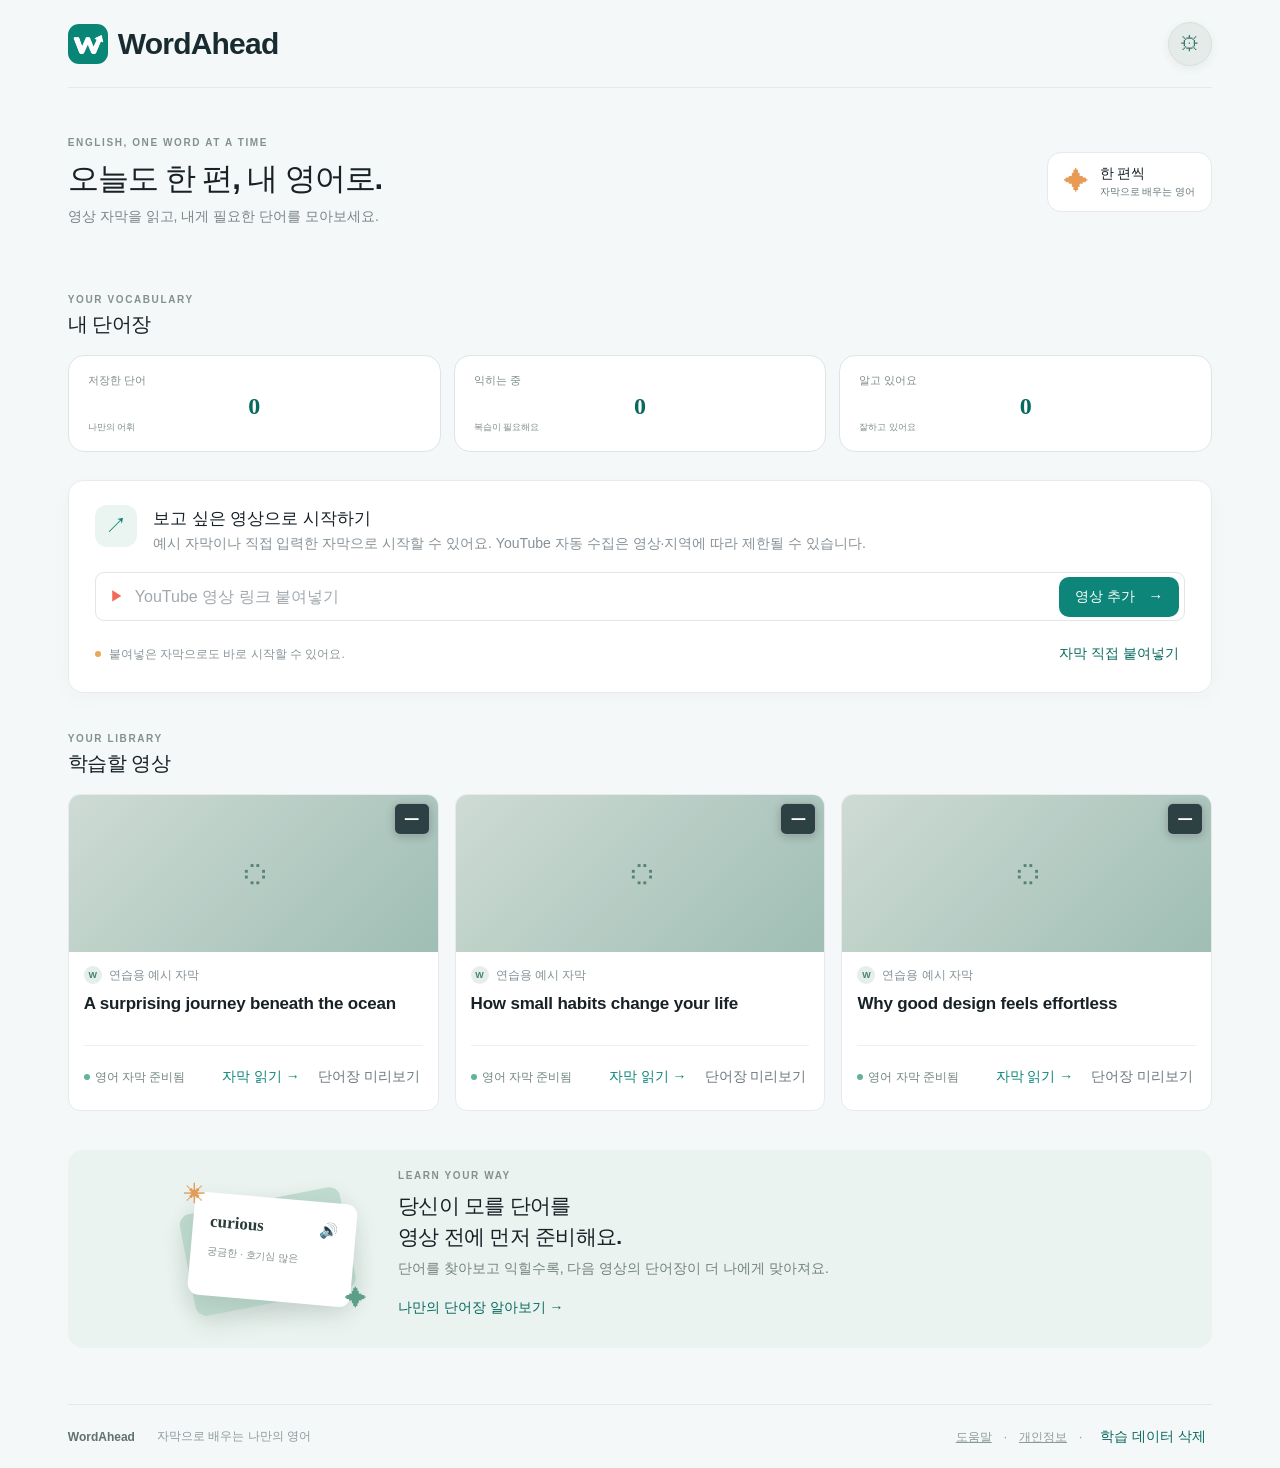
==== commit 919cd8c3: "Apply dictionary and offline reading fixes on latest main" ====
--- a/index.html
+++ b/index.html
@@ -7,19 +7,16 @@
   <meta name="theme-color" content="#f5f6f8">
   <meta name="description" content="영상 자막으로 배우는 나만의 영어 단어장">
   <link rel="manifest" href="manifest.webmanifest">
-  <link rel="icon" href="icon.png?v=20261010-arrow" type="image/png">
-  <link rel="apple-touch-icon" href="icon.png?v=20261010-arrow">
-  <link rel="stylesheet" href="styles.css?v=20261026-2">
+  <link rel="icon" href="icon.png?v=20261021-5" type="image/png">
+  <link rel="apple-touch-icon" href="icon.png?v=20261021-5">
+  <link rel="stylesheet" href="styles.css?v=20261026-3">
   <title>WordAhead — 자막으로 배우는 영어</title>
 </head>
 <body>
   <div class="app-shell">
     <header class="topbar">
-      <a class="brand" href="#home" data-view="home" aria-label="WordAhead 홈"><img class="brand-mark" src="icon.png?v=20261010-arrow" alt=""><span>WordAhead</span></a>
-      <nav class="top-nav" aria-label="주 메뉴">
-        <button class="nav-link active" data-view="home">내 학습</button>
-        <button class="nav-link" data-view="library">내 단어장 <span id="nav-count" class="nav-count">0</span></button>
-      </nav>
+      <a class="brand" href="#home" data-view="home" aria-label="WordAhead 홈"><img class="brand-mark" src="icon.png?v=20261021-5" alt=""><span>WordAhead</span></a>
+      <nav class="top-nav" aria-label="주 메뉴" hidden></nav>
       <button id="install-button" class="install-button" hidden>앱 설치</button>
       <button id="profile-button" class="profile-button" aria-label="환경설정">⚙</button>
     </header>
@@ -44,39 +41,48 @@
       <div class="section-heading"><div><p class="eyebrow">YOUR LIBRARY</p><h2>학습할 영상</h2></div><button id="browse-playlist" class="outline-button" hidden>재생목록 불러오기 <span>＋</span></button></div>
       <section id="video-list" class="video-grid" aria-live="polite"></section>
 
+      <section class="home-learning-summary" aria-label="내 단어장">
+        <div class="section-heading"><div><p class="eyebrow">YOUR VOCABULARY</p><h2>내 단어장</h2></div></div>
+        <section class="stats-row"><button type="button" class="stat-card" data-library-filter="all"><span>저장한 단어</span><strong id="home-stat-total">0</strong><small>나만의 어휘</small></button><button type="button" class="stat-card" data-library-filter="learning"><span>익히는 중</span><strong id="home-stat-learning">0</strong><small>복습이 필요해요</small></button><button type="button" class="stat-card" data-library-filter="known"><span>알고 있어요</span><strong id="home-stat-known">0</strong><small>잘하고 있어요</small></button></section>
+      </section>
+
       <section class="how-card"><div class="how-art"><div class="art-card back"></div><div class="art-card front"><span>curious</span><i>🔊</i><small>궁금한 · 호기심 많은</small></div><span class="spark s1">✳</span><span class="spark s2">✦</span></div><div><p class="eyebrow">LEARN YOUR WAY</p><h2>당신이 모를 단어를<br>영상 전에 먼저 준비해요.</h2><p>단어를 찾아보고 익힐수록, 다음 영상의 단어장이 더 나에게 맞아져요.</p><button class="text-button" id="how-link">나만의 단어장 알아보기 <span>→</span></button></div></section>
     </main>
 
     <main id="library-view" class="view" hidden>
-      <button type="button" id="library-back" class="view-back" aria-label="내 학습으로 돌아가기">← 내 학습</button>
+      <header class="library-page-header"><button type="button" id="library-back" class="view-back" aria-label="첫 화면으로 돌아가기">←</button><h1 id="library-page-title">저장한 단어</h1></header>
       <div class="vocabulary-backup"><button id="export-known" class="outline-button">체크 어휘 백업 저장</button><label class="outline-button">체크 어휘 불러오기<input id="import-known" type="file" accept=".json,application/json" hidden></label><p>초기화 전 파일 앱에 백업하세요. 다시 불러오면 추천에서 제외됩니다. 직접 단어장에 저장하는 것은 가능합니다.</p></div>
-      <section class="welcome-row compact"><div><p class="eyebrow">YOUR VOCABULARY</p><h1>내 단어장</h1><p class="subhead">영상에서 발견한 단어를 모아 복습해요.</p></div><button id="review-button" class="primary-button">오늘 복습하기 <span>→</span></button></section>
-      <section class="stats-row"><div class="stat-card"><span>저장한 단어</span><strong id="stat-total">0</strong><small>나만의 어휘</small></div><div class="stat-card"><span>익히는 중</span><strong id="stat-learning">0</strong><small>복습이 필요해요</small></div><div class="stat-card"><span>알고 있어요</span><strong id="stat-known">0</strong><small>잘하고 있어요</small></div></section>
+      <section class="welcome-row compact"><div><p class="eyebrow">YOUR VOCABULARY</p><h1>내 단어장</h1><p class="subhead">영상에서 발견한 단어를 모아 복습해요.</p></div></section>
+      <section class="stats-row"><button type="button" class="stat-card" data-library-filter="all"><span>저장한 단어</span><strong id="stat-total">0</strong><small>나만의 어휘</small></button><button type="button" class="stat-card" data-library-filter="learning"><span>익히는 중</span><strong id="stat-learning">0</strong><small>복습이 필요해요</small></button><button type="button" class="stat-card" data-library-filter="known"><span>알고 있어요</span><strong id="stat-known">0</strong><small>잘하고 있어요</small></button></section>
       <section class="word-list-card"><div class="list-toolbar"><div><h2>저장한 단어</h2><p id="library-caption">단어를 선택하면 뜻과 문맥을 다시 볼 수 있어요.</p></div><select id="word-filter" aria-label="단어 필터"><option value="all">모든 단어</option><option value="learning">익히는 중</option><option value="known">알고 있어요</option></select></div><div id="saved-words" class="saved-words"></div></section>
     </main>
 
     <main id="reader-view" class="reader-view" hidden>
-      <div class="reader-top"><button id="back-home" class="back-button" aria-label="이전 화면으로 돌아가기">←</button><button class="recommendations" id="recommend-preview" disabled><span class="recommend-icon" aria-hidden="true">📖</span><span id="recommend-label">먼저 살펴볼 단어</span><span id="recommend-count" class="recommend-count">0</span></button><button id="reader-home" class="reader-home" aria-label="내 학습으로 이동"><img src="icon.png?v=20261010-arrow" alt="WordAhead"></button><span id="reader-title" class="sr-only">영상 자막</span></div>
+      <div class="reader-top"><button id="back-home" class="back-button" aria-label="이전 화면으로 돌아가기">←</button><button class="recommendations" id="recommend-preview" disabled><span class="recommend-icon" aria-hidden="true">📖</span><span id="recommend-label">먼저 살펴볼 단어</span><span id="recommend-count" class="recommend-count">0</span></button><span id="reader-title" class="sr-only">영상 자막</span></div>
       <section id="youtube-player-host" class="youtube-player-host" aria-label="YouTube 영상 플레이어" hidden></section>
       <div class="reader-progress"><span id="read-progress"></span></div>
       <div class="reader-layout"><aside class="video-side"><div class="video-preview" id="reader-thumbnail"><span class="play-triangle"></span><span class="duration">12:48</span></div><p class="eyebrow">READING TRANSCRIPT</p><h2 id="side-title">영상 제목</h2><p id="side-meta" class="side-meta">영어 자막 · 전체 스크립트</p><div class="side-divider"></div><div class="side-stat"><span>자막 문장</span><strong id="sentence-count">0</strong></div><div class="side-stat"><span>새로운 단어</span><strong id="new-word-count">0</strong></div><button id="make-list-button" class="primary-button full-button">맞춤 단어장 미리보기 <span>→</span></button><p class="side-note">단어를 클릭해 뜻과 발음을 확인해보세요.</p></aside>
         <section class="transcript-panel"><div id="transcript-content" class="transcript-content"></div></section>
       </div>
     </main>
-      <section id="word-sheet" class="word-sheet" hidden aria-label="단어 뜻" aria-live="polite"><button id="sheet-grabber" type="button" class="sheet-grabber" aria-label="사전 닫기"><span></span></button><button id="close-sheet" class="sheet-close" aria-label="사전 닫기">×</button><div class="sheet-word-row"><input id="mark-known" type="checkbox" hidden><h2 id="sheet-word">word</h2><span id="sheet-phonetic" class="phonetic">/wɜːrd/</span><button id="save-word" class="sheet-primary" aria-label="단어장에 추가" title="단어장에 추가">+</button><span id="sheet-part" class="part-of-speech">NOUN</span><button id="speak-word" class="speak-button" aria-label="발음 듣기">◖))</button></div><p id="sheet-meaning" class="meaning">뜻이 여기에 표시됩니다.</p><details class="context-box"><summary>문맥 · 사전 출처</summary><p id="sheet-context"></p><p class="dictionary-credit"><a id="dictionary-source" href="https://en.wiktionary.org/" target="_blank" rel="noopener">Wiktionary 원문</a> · <a href="dictionary/NOTICE.md" target="_blank" rel="noopener">CC BY-SA 4.0</a></p></details></section>
+      <section id="word-sheet" class="word-sheet" hidden aria-label="단어 뜻" aria-live="polite"><button id="sheet-grabber" type="button" class="sheet-grabber" aria-label="사전 닫기"><span></span></button><div class="sheet-word-row"><input id="mark-known" type="checkbox" hidden><h2 id="sheet-word">word</h2><span id="sheet-phonetic" class="phonetic">/wɜːrd/</span><button id="save-word" class="sheet-primary" aria-label="단어장에 추가" title="단어장에 추가">+</button><span id="sheet-part" class="part-of-speech">NOUN</span><button id="speak-word" class="speak-button" aria-label="발음 듣기">◖))</button></div><p id="sheet-meaning" class="meaning">뜻이 여기에 표시됩니다.</p><button id="sheet-retry" type="button" class="dictionary-retry" hidden>다시 조회</button></section>
 
-    <dialog id="delete-video-dialog" class="modal" aria-labelledby="delete-video-title"><form method="dialog"><h2 id="delete-video-title">영상을 삭제할까요?</h2><p>목록의 영상과 자막을 삭제합니다. 저장한 단어는 유지됩니다.</p><div class="delete-video-actions"><button value="cancel" class="outline-button">취소</button><button id="confirm-video-delete" type="button" class="primary-button">삭제 확인</button></div></form></dialog><dialog id="reset-dialog" class="modal"><form method="dialog"><h2>이 기기의 학습 데이터 삭제</h2><p>추가한 자막, 저장한 단어, 알고 있는 어휘, 학습 기록과 읽기 위치를 삭제합니다. 예시 자막은 다시 표시됩니다. 체크 어휘 백업에는 저장한 단어와 자막이 포함되지 않습니다.</p><button value="cancel" class="outline-button">취소</button><button id="confirm-reset" type="button" class="primary-button">전체 학습 데이터 삭제</button></form></dialog>
+    <dialog id="delete-video-dialog" class="modal" aria-labelledby="delete-video-title"><form method="dialog"><h2 id="delete-video-title">영상을 삭제할까요?</h2><p>목록의 영상과 자막을 삭제합니다. 저장한 단어는 유지됩니다.</p><div class="delete-video-actions"><button id="confirm-video-delete" type="button" class="primary-button">삭제</button></div></form></dialog><dialog id="reset-dialog" class="modal"><form method="dialog"><h2>이 기기의 학습 데이터 삭제</h2><p>추가한 자막, 저장한 단어, 알고 있는 어휘, 학습 기록과 읽기 위치를 삭제합니다. 예시 자막은 다시 표시됩니다. 체크 어휘 백업에는 저장한 단어와 자막이 포함되지 않습니다.</p><button value="cancel" class="outline-button">취소</button><button id="confirm-reset" type="button" class="primary-button">전체 학습 데이터 삭제</button></form></dialog>
     <footer class="footer"><span>WordAhead</span><span>자막으로 배우는 나만의 영어</span><span><a href="support.html">도움말</a>　·　<a href="privacy.html">개인정보</a>　·　<button id="reset-data" class="text-button">학습 데이터 삭제</button></span></footer>
   </div>
-  <dialog id="settings-dialog" class="modal" aria-labelledby="settings-title"><form method="dialog"><button class="modal-close" aria-label="환경설정 닫기">×</button><h2 id="settings-title">환경설정</h2><label for="font-size">자막 글자 크기</label><div class="reading-tools" aria-label="자막 글자 크기"><button type="button" id="font-down" aria-label="글자 작게">A−</button><output id="font-size" aria-live="polite">20</output><button type="button" id="font-up" aria-label="글자 크게">A＋</button><button type="button" id="font-reset" aria-label="글자 크기 기본값으로">기본</button></div><p class="settings-note">선택한 크기는 다음 학습에도 유지됩니다.</p><button class="primary-button">완료</button></form></dialog>
-  <div id="toast" class="toast" role="status" aria-live="polite"></div>
+  <dialog id="settings-dialog" class="modal" aria-labelledby="settings-title"><form method="dialog"><h2 id="settings-title">환경설정</h2><label for="font-size">자막 글자 크기</label><div class="reading-tools" aria-label="자막 글자 크기"><button type="button" id="font-down" aria-label="글자 작게">A−</button><output id="font-size" aria-live="polite">20</output><button type="button" id="font-up" aria-label="글자 크게">A＋</button><button type="button" id="font-reset" aria-label="글자 크기 기본값으로">기본</button></div><h3>WordAhead Plus</h3><p id="subscription-status" class="settings-note">하루 새 영상 3개 단어 분석 무료</p><button type="button" id="show-subscription" class="outline-button">연간 구독 안내</button><h3>기본 어휘 제외 범위</h3><p class="settings-note">빈도 상위 4,000개 기본 어휘와 활용형을 제외합니다. 기존 NGSL 기본 어휘와 ‘알고 있어요’로 체크한 단어도 함께 제외됩니다.</p><h3>오프라인 사전</h3><p id="dictionary-status" class="settings-note">사전 확인 중</p><button type="button" id="download-dictionary" class="outline-button">확장 사전 다운로드 · Wi-Fi</button><p class="settings-note">기본 영한 약 1만 5천 어휘는 바로 사용 가능합니다. 확장 사전은 한 번 저장하면 앱 업데이트 후에도 유지되며, 변경된 파일만 다시 받습니다. 앱을 삭제하면 사전도 삭제됩니다.</p><label class="theme-toggle"><input type="checkbox" id="dark-mode"> 다크 테마</label><p class="settings-note">글자 크기는 1px 단위로 조절됩니다.</p><div class="settings-actions"><button class="primary-button">완료</button></div></form></dialog>
+  <dialog id="subscription-dialog" class="modal" aria-labelledby="subscription-title"><form method="dialog"><h2 id="subscription-title">WordAhead Plus</h2><p>새 영상의 단어 분석·단어장 생성을 제한 없이 이용하세요.</p><p>무료로 하루 새 영상 3개를 분석할 수 있습니다. 기존 자막·단어장 복습과 YouTube 영상 재생은 계속 이용할 수 있습니다.</p><p id="subscription-price" class="subscription-price">연간 구독</p><p id="subscription-message" class="settings-note" role="status"></p><button type="button" id="purchase-annual" class="primary-button" disabled>구독 상품 확인 중…</button><button type="button" id="restore-purchases" class="outline-button">구매 복원</button><button type="button" id="manage-subscription" class="text-button">구독 관리</button><p class="settings-note">자동 갱신 구독입니다. 결제 금액과 기간은 Apple 결제 화면에서 확인하세요. 취소 전까지 매년 자동 갱신되며, iPhone 구독 설정에서 변경·취소할 수 있습니다.</p><p><a href="privacy.html">개인정보처리방침</a> · <a href="https://www.apple.com/legal/internet-services/itunes/dev/stdeula/">이용약관</a></p><div class="settings-actions"><button class="outline-button">닫기</button></div></form></dialog>
+  <dialog id="offline-offer" class="modal" aria-labelledby="offline-offer-title"><h2 id="offline-offer-title">오프라인 사전을 저장할까요?</h2><p id="offline-offer-description">Wi-Fi에서 확장 영한 사전을 저장하면 인터넷 없이 더 많은 단어 뜻을 볼 수 있어요. 앱 업데이트 후에도 유지됩니다.</p><p id="offline-offer-status" role="status"></p><div class="settings-actions"><button id="offline-later" type="button" class="outline-button">나중에</button><button id="offline-save" type="button" class="primary-button">Wi-Fi로 저장</button></div></dialog><div id="toast" class="toast" role="status" aria-live="polite"></div>
   <dialog id="caption-dialog" class="modal"><form method="dialog" id="caption-form"><button class="modal-close" value="cancel" aria-label="닫기">×</button><p class="eyebrow">START LEARNING</p><h2>자막으로 먼저 시작해요</h2><p class="modal-description">YouTube에서 자막을 제공하지 않거나 접근이 제한된 경우 직접 작성했거나 사용할 권한이 있는 영어 자막으로 학습할 수 있습니다.</p><label for="caption-title">영상 제목</label><input id="caption-title" placeholder="예: Why we love the ocean" value="내가 고른 영어 영상"><label for="caption-text">영어 자막</label><textarea id="caption-text" rows="7" placeholder="영어 자막을 붙여 넣으세요…"></textarea><div class="modal-sample-row"><button type="button" id="load-sample" class="text-button">예시 자막 불러오기</button><span>자막 데이터는 이 기기에 저장됩니다.</span></div><button type="submit" class="primary-button modal-submit">자막 읽기 시작 <span>→</span></button></form></dialog>
   <dialog id="playlist-dialog" class="modal"><form method="dialog" id="playlist-form"><button class="modal-close" value="cancel" aria-label="닫기">×</button><p class="eyebrow">PLAYLIST</p><h2>재생목록 불러오기</h2><p class="modal-description">재생목록 링크를 입력하면 목록과 자막 이용 가능 상태를 확인할 수 있어요. 현재 시제품은 실제 YouTube 데이터 연결 전이라 예시 목록을 보여줍니다.</p><input id="playlist-url" type="url" placeholder="YouTube 재생목록 URL"><button id="show-playlist-sample" type="button" class="primary-button modal-submit">목록 미리보기 <span>→</span></button><div id="playlist-results" class="playlist-results"></div></form></dialog>
   <main id="preview-dialog" class="view preview-page" hidden><header class="preview-header"><h1>먼저 살펴볼 단어</h1><button id="close-preview" aria-label="미리보기 닫고 이전 화면으로 돌아가기">닫기 ×</button></header><p id="preview-video-title"></p><div class="reading-tools preview-size-tools" aria-label="단어장 글씨 크기"><button id="preview-font-down" aria-label="단어장 글씨 줄이기">−</button><output id="preview-font-size">16</output><button id="preview-font-up" aria-label="단어장 글씨 키우기">+</button></div><div id="preview-words" class="preview-words" role="list" aria-label="단어와 뜻"></div></main>
-  <script src="dictionary/basic-vocabulary.js?v=20261015-5"></script>
-  <script src="dictionary.js?v=20261026-2"></script>
-  <script src="captions.js?v=20261026-2"></script>
-  <script src="video-player.js?v=20261026-2"></script>
-  <script src="app.js?v=20261026-2"></script>
+  <script src="dictionary/basic-vocabulary.js?v=20261021-5"></script>
+  <script src="dictionary/extended-basic.js?v=20261021-5"></script>
+  <script src="dictionary.js?v=20261026-3"></script>
+  <script src="billing.js?v=20261021-5"></script>
+  <script src="captions.js?v=20261026-3"></script>
+  <script src="video-player.js?v=20261021-5"></script>
+  <script src="i18n.js?v=20261022-1"></script>
+  <script src="app.js?v=20261026-3"></script>
 </body>
 </html>
--- a/styles.css
+++ b/styles.css
@@ -1,14 +1,14 @@
-:root{font-family:'DM Sans','Noto Sans KR',sans-serif;color:#172126;background:#f5f6f8;font-synthesis:none;text-rendering:optimizeLegibility;--ink:#172126;--muted:#78838b;--line:#e5e8eb;--teal:#168978;--teal-dark:#087665;--mint:#eaf5f1;--coral:#f17964}*{box-sizing:border-box}body{margin:0;min-width:320px;background:#f5f6f8}.app-shell{max-width:1440px;margin:auto;padding:0 5.3%}.topbar{height:88px;display:flex;align-items:center;border-bottom:1px solid #e7eaed;gap:44px}.brand{display:flex;gap:10px;align-items:center;color:var(--ink);font:800 21px Manrope,sans-serif;text-decoration:none;letter-spacing:-.8px}.brand-mark{width:32px;height:32px;border-radius:11px;background:#138775;color:white;display:grid;place-items:center;font:800 17px Manrope;box-shadow:inset 0 -3px 0 #08715f}.top-nav{height:100%;display:flex;gap:32px;align-items:center}.nav-link{font:600 14px inherit;color:#818a90;border:0;background:none;height:100%;position:relative;cursor:pointer}.nav-link.active{color:var(--ink)}.nav-link.active:after{content:'';position:absolute;bottom:0;left:0;right:0;height:2px;background:var(--teal)}.nav-count{background:#e8f3f0;color:var(--teal);font-size:11px;border-radius:20px;padding:3px 7px;margin-left:4px}.profile-button{margin-left:auto;width:36px;height:36px;border-radius:50%;border:0;background:#e4ebe8;color:#39756c;font-weight:700}.install-button{margin-left:auto;background:#e7f3ef;border:0;border-radius:9px;padding:10px 14px;color:var(--teal-dark);font-weight:700;cursor:pointer}.install-button[hidden]{display:none}.view{padding-bottom:56px}.welcome-row{display:flex;justify-content:space-between;align-items:center;padding:49px 0 28px}.eyebrow{font-size:10px;letter-spacing:1.6px;color:#82918f;font-weight:700;margin:0 0 10px}.welcome-row h1{font:700 31px Manrope,'Noto Sans KR',sans-serif;letter-spacing:-1.1px;margin:0 0 8px}.subhead{margin:0;color:#7a858a;font-size:14px}.streak{display:flex;align-items:center;gap:11px;padding:12px 16px;border:1px solid #e7eae9;border-radius:14px;background:#fff}.streak-icon{font-size:25px;color:#e89b57}.streak strong,.streak small{display:block}.streak strong{font-size:14px}.streak small{font-size:10px;color:var(--muted);margin-top:2px}.import-card{background:#fff;border:1px solid #e8ebec;border-radius:15px;padding:24px 26px 18px;display:grid;grid-template-columns:43px 1fr;column-gap:15px;box-shadow:0 6px 24px #26373806}.import-icon{width:42px;height:42px;border-radius:12px;background:#eaf5f1;color:var(--teal);font-size:22px;display:grid;place-items:center}.import-copy h2{font-size:15px;margin:2px 0 5px}.import-copy p{font-size:12px;color:#879197;margin:0}.url-form{grid-column:1/-1;margin-top:19px;display:flex;align-items:center;border:1px solid #e1e6e7;border-radius:9px;height:49px;padding:4px 5px 4px 14px}.url-icon{color:#f36957;font-size:14px}.url-form input{flex:1;border:0;outline:0;padding:0 11px;background:transparent;color:var(--ink);font:13px inherit;min-width:0}.url-form input::placeholder{color:#a1a9ae}.primary-button{border:0;border-radius:8px;padding:12px 16px;background:var(--teal);color:white;font:700 12px inherit;cursor:pointer;transition:background .18s,transform .18s}.primary-button:hover{background:var(--teal-dark);transform:translateY(-1px)}.primary-button span{margin-left:9px;font-size:15px}.url-form .primary-button{height:39px;padding:0 16px}.import-foot{grid-column:1/-1;display:flex;align-items:center;gap:8px;padding-top:13px;color:#8b969a;font-size:10px}.status-dot{width:6px;height:6px;border-radius:50%;background:#e6aa56}.text-button{border:0;background:transparent;color:var(--teal-dark);font:700 11px inherit;cursor:pointer}.import-foot .text-button{margin-left:auto}.section-heading{display:flex;align-items:end;justify-content:space-between;margin:40px 0 17px}.section-heading .eyebrow{margin-bottom:6px}.section-heading h2{margin:0;font:700 20px Manrope,'Noto Sans KR',sans-serif;letter-spacing:-.5px}.outline-button{background:white;border:1px solid #e1e6e7;border-radius:8px;padding:10px 13px;font:600 11px inherit;color:#47555a;cursor:pointer}.outline-button span{font-size:15px;color:var(--teal);margin-left:7px}.video-grid{display:grid;grid-template-columns:repeat(3,minmax(0,1fr));gap:16px}.video-card{background:white;border:1px solid #e7e9ea;border-radius:12px;overflow:hidden;transition:transform .2s,box-shadow .2s}.video-card:hover{transform:translateY(-3px);box-shadow:0 10px 24px #203b3510}.video-thumb{height:157px;position:relative;background:#d5e1dd;overflow:hidden;cursor:pointer}.video-thumb img{width:100%;height:100%;object-fit:cover;display:block}.video-thumb .fallback-art{width:100%;height:100%;display:grid;place-items:center;font-size:46px;color:#558177;background:linear-gradient(135deg,#cedbd4,#9fbeb4)}.duration{position:absolute;right:10px;bottom:9px;background:#172126d9;color:white;border-radius:4px;padding:3px 6px;font-size:10px;font-weight:600}.video-card-body{padding:14px 15px 13px}.video-meta{display:flex;align-items:center;gap:7px;color:#829095;font-size:10px;margin-bottom:8px}.channel-dot{width:18px;height:18px;border-radius:50%;background:#e5eee9;display:grid;place-items:center;color:#488175;font-size:9px;font-weight:700}.video-card h3{font-size:14px;line-height:1.45;letter-spacing:-.2px;margin:0 0 13px;min-height:40px}.card-bottom{display:flex;justify-content:space-between;align-items:center;border-top:1px solid #eef0f0;padding-top:11px}.caption-state{font-size:10px;color:#71867f;display:flex;align-items:center;gap:5px}.caption-state:before{content:'';width:6px;height:6px;background:#66b295;border-radius:50%}.caption-state.unknown{color:#a47e49}.caption-state.unknown:before{background:#e1b366}.card-actions{display:flex;gap:12px}.card-actions button{border:0;background:none;color:var(--teal);font:700 10px inherit;cursor:pointer;padding:3px}.card-actions button:last-child{color:#6d797d}.how-card{margin-top:39px;border-radius:15px;background:#eaf3ef;min-height:198px;display:grid;grid-template-columns:250px 1fr;align-items:center;padding:20px 7%;overflow:hidden}.how-card h2{font:700 21px/1.45 Manrope,'Noto Sans KR',sans-serif;letter-spacing:-.7px;margin:0 0 8px}.how-card p:not(.eyebrow){font-size:12px;color:#74837f;margin:0 0 10px}.how-card .text-button{padding:0}.how-art{height:145px;position:relative;display:grid;place-items:center}.art-card{width:163px;height:103px;border-radius:11px;position:absolute;box-shadow:0 10px 25px #19382b1c}.art-card.back{background:#bfdacf;transform:rotate(-11deg) translate(-5px,1px)}.art-card.front{background:white;transform:rotate(5deg);padding:19px 17px;color:#283c39}.art-card.front span{font:700 17px Manrope}.art-card.front i{float:right;font-style:normal;color:var(--teal);font-size:15px}.art-card.front small{display:block;margin-top:13px;color:#83908b;font-size:10px}.spark{position:absolute;color:#e39b57;font-size:22px}.spark.s1{top:5px;left:36px}.spark.s2{right:31px;bottom:10px;color:#5b9f8b}.footer{min-height:64px;border-top:1px solid #e6e9eb;display:flex;align-items:center;gap:22px;font-size:10px;color:#8e999c}.footer span:first-child{font-weight:700;color:#61716e}.footer span:last-child{margin-left:auto}.reader-view{min-height:calc(100vh - 152px);position:relative;padding-bottom:42px}.reader-top{height:59px;display:flex;align-items:center;gap:19px}.back-button,.icon-button,.reading-tools button{border:0;background:transparent;color:#6d797d;cursor:pointer}.back-button{font:600 12px inherit}.back-button span{margin-left:7px}.reader-video-title{font-size:12px;font-weight:600;display:flex;align-items:center;gap:8px}.live-dot{width:7px;height:7px;border-radius:50%;background:#48ad8f}.reader-top .icon-button{margin-left:auto;font-size:20px}.reader-progress{height:2px;background:#e5eae8}.reader-progress span{display:block;width:22%;height:100%;background:#55a991;transition:width .25s}.reader-layout{display:grid;grid-template-columns:260px minmax(0,760px);gap:53px;justify-content:center;padding-top:31px}.video-side{padding-top:5px}.video-preview{height:146px;border-radius:10px;overflow:hidden;position:relative;background:linear-gradient(135deg,#789d91,#d1c6a9);background-size:cover;background-position:center;display:grid;place-items:center;margin-bottom:22px}.play-triangle{width:0;height:0;border-top:12px solid transparent;border-bottom:12px solid transparent;border-left:19px solid #fff;filter:drop-shadow(0 2px 5px #2228)}.video-side h2{font-size:15px;line-height:1.45;margin:0 0 7px}.side-meta{font-size:10px;color:#899396;margin:0}.side-divider{height:1px;background:#e4e8e7;margin:18px 0}.side-stat{display:flex;justify-content:space-between;font-size:11px;color:#818d8f;margin:10px 0}.side-stat strong{color:#263a38}.full-button{width:100%;margin-top:13px;padding:12px 10px}.side-note{font-size:10px;line-height:1.6;color:#8c9697}.transcript-panel{background:#fff;border:1px solid #e7eaea;border-radius:12px;padding:28px 39px 40px;box-shadow:0 5px 20px #132a2406}.transcript-heading{display:flex;justify-content:space-between;align-items:center;border-bottom:1px solid #eef0ef;padding-bottom:18px}.transcript-heading .eyebrow{margin-bottom:5px}.transcript-heading h1{font:700 19px Manrope,'Noto Sans KR',sans-serif;margin:0;letter-spacing:-.6px}.reading-tools{display:flex;gap:4px}.reading-tools button{width:32px;height:30px;border-radius:6px;background:#f5f7f6;font-size:11px}.transcript-content{font:400 17px/2.05 Georgia,'Times New Roman',serif;color:#293335;padding-top:16px}.caption-paragraph{margin:0 0 20px}.word-token{cursor:pointer;border-radius:3px;transition:background .14s,color .14s}.word-token:hover{background:#dff1eb;color:#087665}.word-token.recent{background:#e4f3ee}.caption-time{font:500 9px 'DM Sans',sans-serif;color:#a1acab;vertical-align:middle;margin-right:8px;letter-spacing:.2px}.word-sheet{position:fixed;z-index:10;bottom:18px;left:50%;transform:translateX(-50%);width:min(620px,calc(100vw - 36px));background:#29363b;color:#fff;border-radius:15px;padding:22px 25px 19px;box-shadow:0 14px 50px #0717184d;animation:sheetin .2s ease-out}.word-sheet[hidden]{display:none}@keyframes sheetin{from{opacity:0;transform:translate(-50%,10px)}to{opacity:1;transform:translate(-50%,0)}}.sheet-close{position:absolute;right:16px;top:10px;border:0;color:#ee7969;font-size:29px;line-height:1;background:none;cursor:pointer}.sheet-word-row{display:flex;align-items:center;gap:15px}.part-of-speech{font-size:8px;font-weight:700;color:#91bdb0;letter-spacing:1.3px}.sheet-word-row h2{font:700 26px Manrope,sans-serif;margin:2px 0 0}.speak-button{width:37px;height:37px;border:0;border-radius:50%;background:#f5f7f5;color:#536c70;font-size:14px;cursor:pointer}.phonetic{font-size:12px;color:#b7c4c3;margin:5px 0}.meaning{font-size:15px;margin:6px 0 13px}.context-box{background:#ffffff0b;border-left:2px solid #69ad9d;padding:8px 11px;margin-bottom:15px}.context-box span{font-size:8px;color:#a5b7b3;letter-spacing:1px;font-weight:700}.context-box p{font:13px/1.6 Georgia,serif;color:#e1e9e6;margin:4px 0 0}.sheet-actions{display:flex;gap:8px}.sheet-actions button{border-radius:7px;padding:10px 13px;font:600 11px inherit;cursor:pointer}.sheet-secondary{background:#ffffff13;border:1px solid #ffffff22;color:#e4ece9}.sheet-primary{background:#d8eee7;border:0;color:#136d5f;margin-left:auto}.sheet-primary span{margin-left:9px}.compact{padding-bottom:24px}.compact .primary-button{align-self:center}.stats-row{display:grid;grid-template-columns:repeat(3,1fr);gap:13px;margin:4px 0 25px}.stat-card{background:#fff;border:1px solid #e7eaea;border-radius:11px;padding:17px 19px}.stat-card span,.stat-card small{display:block;color:#7f8c8d;font-size:11px}.stat-card strong{display:block;font:700 24px Manrope;margin:5px 0 1px}.stat-card small{font-size:9px}.word-list-card{background:white;border:1px solid #e7eaea;border-radius:12px;padding:22px}.list-toolbar{display:flex;align-items:center;justify-content:space-between;border-bottom:1px solid #edf0ef;padding-bottom:17px}.list-toolbar h2{font-size:16px;margin:0 0 4px}.list-toolbar p{font-size:10px;color:#8b9697;margin:0}.list-toolbar select{border:1px solid #e0e6e4;background:white;border-radius:7px;padding:9px;color:#657272;font:11px inherit}.word-row{display:grid;grid-template-columns:1fr 1.3fr 100px auto;align-items:center;gap:15px;padding:15px 2px;border-bottom:1px solid #f0f2f1}.word-row:last-child{border-bottom:0}.word-main strong{font:700 14px Manrope}.word-main small{display:block;font-size:10px;color:#8d9998;margin-top:3px}.word-definition{font-size:11px;color:#657372}.word-state{font-size:9px;color:#168978;background:#eaf5f1;border-radius:20px;padding:5px 8px;width:max-content}.word-state.known{color:#778380;background:#f0f3f2}.word-delete{background:none;border:0;color:#a5aeac;cursor:pointer;font-size:15px}.empty-state{padding:34px 10px;text-align:center;color:#889493;font-size:12px}.modal{border:0;border-radius:16px;width:min(510px,calc(100vw - 28px));padding:29px 31px;box-shadow:0 24px 90px #12201f40;color:var(--ink);max-height:90vh;overflow:auto}.modal::backdrop{background:#17242378;backdrop-filter:blur(2px)}.modal-close{position:absolute;right:17px;top:13px;border:0;background:none;color:#84908e;font-size:25px;cursor:pointer}.modal h2{font:700 22px Manrope,'Noto Sans KR',sans-serif;letter-spacing:-.7px;margin:0 0 10px}.modal-description{font-size:12px;line-height:1.7;color:#788583;margin:0 0 19px}.modal label{display:block;font-size:10px;color:#657471;font-weight:700;margin:12px 0 6px}.modal input,.modal textarea{width:100%;border:1px solid #dfe6e3;border-radius:8px;padding:12px;font:12px inherit;outline-color:#69ad9d;resize:vertical}.modal input{height:42px}.modal-sample-row{display:flex;justify-content:space-between;align-items:center;margin:9px 0 14px}.modal-sample-row span{font-size:9px;color:#98a19f}.modal-submit{width:100%;margin-top:8px}.playlist-results{margin-top:14px}.playlist-item{display:flex;gap:10px;align-items:center;padding:9px 0;border-bottom:1px solid #edf0ef}.playlist-thumb{width:72px;height:44px;border-radius:6px;background:#d9e5df;display:grid;place-items:center}.playlist-thumb img{width:100%;height:100%;object-fit:cover;border-radius:6px}.playlist-item strong{display:block;font-size:10px}.playlist-item small{font-size:9px;color:#81908d}.preview-modal{width:min(570px,calc(100vw - 28px))}.preview-words{max-height:43vh;overflow:auto;margin:13px 0}.preview-word{display:grid;grid-template-columns:1fr 95px 40px;align-items:center;gap:9px;padding:11px 0;border-bottom:1px solid #edf0ef}.preview-word strong{font:700 13px Manrope}.preview-word small{display:block;color:#82908c;font-size:10px;margin-top:3px}.preview-word em{font-style:normal;font-size:9px;color:#168978}.preview-word button{border:0;background:#eff5f2;border-radius:6px;padding:6px;color:#167867;cursor:pointer}.toast{position:fixed;z-index:20;bottom:24px;left:50%;transform:translate(-50%,10px);opacity:0;background:#203238;color:#fff;padding:11px 17px;border-radius:8px;font-size:11px;pointer-events:none;transition:.2s;box-shadow:0 6px 20px #1026282b}.toast.show{opacity:1;transform:translate(-50%,0)}.sr-only{position:absolute;width:1px;height:1px;padding:0;margin:-1px;overflow:hidden;clip:rect(0,0,0,0);white-space:nowrap;border:0}
+:root{font-family:'DM Sans','Noto Sans KR',sans-serif;color:#172126;background:#f5f6f8;font-synthesis:none;text-rendering:optimizeLegibility;--ink:#172126;--muted:#78838b;--line:#e5e8eb;--teal:#168978;--teal-dark:#087665;--mint:#eaf5f1;--coral:#f17964}*{box-sizing:border-box}body{margin:0;min-width:320px;background:#f5f6f8}.app-shell{max-width:1440px;margin:auto;padding:0 5.3%}.topbar{height:88px;display:flex;align-items:center;border-bottom:1px solid #e7eaed;gap:44px}.brand{display:flex;gap:10px;align-items:center;color:var(--ink);font:800 21px Manrope,sans-serif;text-decoration:none;letter-spacing:-.8px}.brand-mark{width:32px;height:32px;border-radius:11px;background:#138775;color:white;display:grid;place-items:center;font:800 17px Manrope;box-shadow:inset 0 -3px 0 #08715f}.top-nav{height:100%;display:flex;gap:32px;align-items:center}.nav-link{font:600 14px inherit;color:#818a90;border:0;background:none;height:100%;position:relative;cursor:pointer}.nav-link.active{color:var(--ink)}.nav-link.active:after{content:'';position:absolute;bottom:0;left:0;right:0;height:2px;background:var(--teal)}.nav-count{background:#e8f3f0;color:var(--teal);font-size:11px;border-radius:20px;padding:3px 7px;margin-left:4px}.profile-button{margin-left:auto;width:36px;height:36px;border-radius:50%;border:0;background:#e4ebe8;color:#39756c;font-weight:700}.install-button{margin-left:auto;background:#e7f3ef;border:0;border-radius:9px;padding:10px 14px;color:var(--teal-dark);font-weight:700;cursor:pointer}.install-button[hidden]{display:none}.view{padding-bottom:56px}.welcome-row{display:flex;justify-content:space-between;align-items:center;padding:49px 0 28px}.eyebrow{font-size:10px;letter-spacing:1.6px;color:#82918f;font-weight:700;margin:0 0 10px}.welcome-row h1{font:700 31px Manrope,'Noto Sans KR',sans-serif;letter-spacing:-1.1px;margin:0 0 8px}.subhead{margin:0;color:#7a858a;font-size:14px}.streak{display:flex;align-items:center;gap:11px;padding:12px 16px;border:1px solid #e7eae9;border-radius:14px;background:#fff}.streak-icon{font-size:25px;color:#e89b57}.streak strong,.streak small{display:block}.streak strong{font-size:14px}.streak small{font-size:10px;color:var(--muted);margin-top:2px}.import-card{background:#fff;border:1px solid #e8ebec;border-radius:15px;padding:24px 26px 18px;display:grid;grid-template-columns:43px 1fr;column-gap:15px;box-shadow:0 6px 24px #26373806}.import-icon{width:42px;height:42px;border-radius:12px;background:#eaf5f1;color:var(--teal);font-size:22px;display:grid;place-items:center}.import-copy h2{font-size:15px;margin:2px 0 5px}.import-copy p{font-size:12px;color:#879197;margin:0}.url-form{grid-column:1/-1;margin-top:19px;display:flex;align-items:center;border:1px solid #e1e6e7;border-radius:9px;height:49px;padding:4px 5px 4px 14px}.url-icon{color:#f36957;font-size:14px}.url-form input{flex:1;border:0;outline:0;padding:0 11px;background:transparent;color:var(--ink);font:13px inherit;min-width:0}.url-form input::placeholder{color:#a1a9ae}.primary-button{border:0;border-radius:8px;padding:12px 16px;background:var(--teal);color:white;font:700 12px inherit;cursor:pointer;transition:background .18s,transform .18s}.primary-button:hover{background:var(--teal-dark);transform:translateY(-1px)}.primary-button span{margin-left:9px;font-size:15px}.url-form .primary-button{height:39px;padding:0 16px}.import-foot{grid-column:1/-1;display:flex;align-items:center;gap:8px;padding-top:13px;color:#8b969a;font-size:10px}.status-dot{width:6px;height:6px;border-radius:50%;background:#e6aa56}.text-button{border:0;background:transparent;color:var(--teal-dark);font:700 11px inherit;cursor:pointer}.import-foot .text-button{margin-left:auto}.section-heading{display:flex;align-items:end;justify-content:space-between;margin:40px 0 17px}.section-heading .eyebrow{margin-bottom:6px}.section-heading h2{margin:0;font:700 20px Manrope,'Noto Sans KR',sans-serif;letter-spacing:-.5px}.outline-button{background:white;border:1px solid #e1e6e7;border-radius:8px;padding:10px 13px;font:600 11px inherit;color:#47555a;cursor:pointer}.outline-button span{font-size:15px;color:var(--teal);margin-left:7px}.video-grid{display:grid;grid-template-columns:repeat(3,minmax(0,1fr));gap:16px}.video-card{background:white;border:1px solid #e7e9ea;border-radius:12px;overflow:hidden;transition:transform .2s,box-shadow .2s}.video-card:hover{transform:translateY(-3px);box-shadow:0 10px 24px #203b3510}.video-thumb{height:157px;position:relative;background:#d5e1dd;overflow:hidden;cursor:pointer}.video-thumb img{width:100%;height:100%;object-fit:cover;display:block}.video-thumb .fallback-art{width:100%;height:100%;display:grid;place-items:center;font-size:46px;color:#558177;background:linear-gradient(135deg,#cedbd4,#9fbeb4)}.duration{position:absolute;right:10px;bottom:9px;background:#172126d9;color:white;border-radius:4px;padding:3px 6px;font-size:10px;font-weight:600}.video-card-body{padding:14px 15px 13px}.video-meta{display:flex;align-items:center;gap:7px;color:#829095;font-size:10px;margin-bottom:8px}.channel-dot{width:18px;height:18px;border-radius:50%;background:#e5eee9;display:grid;place-items:center;color:#488175;font-size:9px;font-weight:700}.video-card h3{font-size:14px;line-height:1.45;letter-spacing:-.2px;margin:0 0 13px;min-height:40px}.card-bottom{display:flex;justify-content:space-between;align-items:center;border-top:1px solid #eef0f0;padding-top:11px}.caption-state{font-size:10px;color:#71867f;display:flex;align-items:center;gap:5px}.caption-state:before{content:'';width:6px;height:6px;background:#66b295;border-radius:50%}.caption-state.unknown{color:#a47e49}.caption-state.unknown:before{background:#e1b366}.card-actions{display:flex;gap:12px}.card-actions button{border:0;background:none;color:var(--teal);font:700 10px inherit;cursor:pointer;padding:3px}.card-actions button:last-child{color:#6d797d}.how-card{margin-top:39px;border-radius:15px;background:#eaf3ef;min-height:198px;display:grid;grid-template-columns:250px 1fr;align-items:center;padding:20px 7%;overflow:hidden}.how-card h2{font:700 21px/1.45 Manrope,'Noto Sans KR',sans-serif;letter-spacing:-.7px;margin:0 0 8px}.how-card p:not(.eyebrow){font-size:12px;color:#74837f;margin:0 0 10px}.how-card .text-button{padding:0}.how-art{height:145px;position:relative;display:grid;place-items:center}.art-card{width:163px;height:103px;border-radius:11px;position:absolute;box-shadow:0 10px 25px #19382b1c}.art-card.back{background:#bfdacf;transform:rotate(-11deg) translate(-5px,1px)}.art-card.front{background:white;transform:rotate(5deg);padding:19px 17px;color:#283c39}.art-card.front span{font:700 17px Manrope}.art-card.front i{float:right;font-style:normal;color:var(--teal);font-size:15px}.art-card.front small{display:block;margin-top:13px;color:#83908b;font-size:10px}.spark{position:absolute;color:#e39b57;font-size:22px}.spark.s1{top:5px;left:36px}.spark.s2{right:31px;bottom:10px;color:#5b9f8b}.footer{min-height:64px;border-top:1px solid #e6e9eb;display:flex;align-items:center;gap:22px;font-size:10px;color:#8e999c}.footer span:first-child{font-weight:700;color:#61716e}.footer span:last-child{margin-left:auto}.reader-view{min-height:calc(100vh - 152px);position:relative;padding-bottom:42px}.reader-top{height:59px;display:flex;align-items:center;gap:19px}.back-button,.icon-button,.reading-tools button{border:0;background:transparent;color:#6d797d;cursor:pointer}.back-button{font:600 12px inherit}.back-button span{margin-left:7px}.reader-video-title{font-size:12px;font-weight:600;display:flex;align-items:center;gap:8px}.live-dot{width:7px;height:7px;border-radius:50%;background:#48ad8f}.reader-top .icon-button{margin-left:auto;font-size:20px}.reader-progress{height:2px;background:#e5eae8}.reader-progress span{display:block;width:22%;height:100%;background:#55a991;transition:width .25s}.reader-layout{display:grid;grid-template-columns:260px minmax(0,760px);gap:53px;justify-content:center;padding-top:31px}.video-side{padding-top:5px}.video-preview{height:146px;border-radius:10px;overflow:hidden;position:relative;background:linear-gradient(135deg,#789d91,#d1c6a9);background-size:cover;background-position:center;display:grid;place-items:center;margin-bottom:22px}.play-triangle{width:0;height:0;border-top:12px solid transparent;border-bottom:12px solid transparent;border-left:19px solid #fff;filter:drop-shadow(0 2px 5px #2228)}.video-side h2{font-size:15px;line-height:1.45;margin:0 0 7px}.side-meta{font-size:10px;color:#899396;margin:0}.side-divider{height:1px;background:#e4e8e7;margin:18px 0}.side-stat{display:flex;justify-content:space-between;font-size:11px;color:#818d8f;margin:10px 0}.side-stat strong{color:#263a38}.full-button{width:100%;margin-top:13px;padding:12px 10px}.side-note{font-size:10px;line-height:1.6;color:#8c9697}.transcript-panel{background:#fff;border:1px solid #e7eaea;border-radius:12px;padding:28px 39px 40px;box-shadow:0 5px 20px #132a2406}.transcript-heading{display:flex;justify-content:space-between;align-items:center;border-bottom:1px solid #eef0ef;padding-bottom:18px}.transcript-heading .eyebrow{margin-bottom:5px}.transcript-heading h1{font:700 19px Manrope,'Noto Sans KR',sans-serif;margin:0;letter-spacing:-.6px}.reading-tools{display:flex;gap:4px}.reading-tools button{width:32px;height:30px;border-radius:6px;background:#f5f7f6;font-size:11px}.transcript-content{font:400 17px/2.05 Georgia,'Times New Roman',serif;color:#293335;padding-top:16px}.caption-paragraph{margin:0 0 20px}.word-token{cursor:pointer;border-radius:3px;transition:background .14s,color .14s}.word-token:hover{background:#dff1eb;color:#087665}.word-token.recent{background:#e4f3ee}.caption-time{font:500 9px 'DM Sans',sans-serif;color:#a1acab;vertical-align:middle;margin-right:8px;letter-spacing:.2px}.word-sheet[hidden]{display:none}@keyframes sheetin{from{opacity:0;transform:translate(-50%,10px)}to{opacity:1;transform:translate(-50%,0)}}.sheet-close{position:absolute;right:16px;top:10px;border:0;color:#ee7969;font-size:29px;line-height:1;background:none;cursor:pointer}.sheet-word-row{display:flex;align-items:center;gap:15px}.part-of-speech{font-size:8px;font-weight:700;color:#91bdb0;letter-spacing:1.3px}.sheet-word-row h2{font:700 26px Manrope,sans-serif;margin:2px 0 0}.speak-button{width:37px;height:37px;border:0;border-radius:50%;background:#f5f7f5;color:#536c70;font-size:14px;cursor:pointer}.phonetic{font-size:12px;color:#b7c4c3;margin:5px 0}.meaning{font-size:15px;margin:6px 0 13px}.context-box{background:#ffffff0b;border-left:2px solid #69ad9d;padding:8px 11px;margin-bottom:15px}.context-box span{font-size:8px;color:#a5b7b3;letter-spacing:1px;font-weight:700}.context-box p{font:13px/1.6 Georgia,serif;color:#e1e9e6;margin:4px 0 0}.sheet-actions{display:flex;gap:8px}.sheet-actions button{border-radius:7px;padding:10px 13px;font:600 11px inherit;cursor:pointer}.sheet-secondary{background:#ffffff13;border:1px solid #ffffff22;color:#e4ece9}.sheet-primary{background:#d8eee7;border:0;color:#136d5f;margin-left:auto}.sheet-primary span{margin-left:9px}.compact{padding-bottom:24px}.compact .primary-button{align-self:center}.stats-row{display:grid;grid-template-columns:repeat(3,1fr);gap:13px;margin:4px 0 25px}.stat-card{background:#fff;border:1px solid #e7eaea;border-radius:11px;padding:17px 19px}.stat-card span,.stat-card small{display:block;color:#7f8c8d;font-size:11px}.stat-card strong{display:block;font:700 24px Manrope;margin:5px 0 1px}.stat-card small{font-size:9px}.word-list-card{background:white;border:1px solid #e7eaea;border-radius:12px;padding:22px}.list-toolbar{display:flex;align-items:center;justify-content:space-between;border-bottom:1px solid #edf0ef;padding-bottom:17px}.list-toolbar h2{font-size:16px;margin:0 0 4px}.list-toolbar p{font-size:10px;color:#8b9697;margin:0}.list-toolbar select{border:1px solid #e0e6e4;background:white;border-radius:7px;padding:9px;color:#657272;font:11px inherit}.word-row{display:grid;grid-template-columns:1fr 1.3fr 100px auto;align-items:center;gap:15px;padding:15px 2px;border-bottom:1px solid #f0f2f1}.word-row:last-child{border-bottom:0}.word-main strong{font:700 14px Manrope}.word-main small{display:block;font-size:10px;color:#8d9998;margin-top:3px}.word-definition{font-size:11px;color:#657372}.word-state{font-size:9px;color:#168978;background:#eaf5f1;border-radius:20px;padding:5px 8px;width:max-content}.word-state.known{color:#778380;background:#f0f3f2}.word-delete{background:none;border:0;color:#a5aeac;cursor:pointer;font-size:15px}.empty-state{padding:34px 10px;text-align:center;color:#889493;font-size:12px}.modal{border:0;border-radius:16px;width:min(510px,calc(100vw - 28px));padding:29px 31px;box-shadow:0 24px 90px #12201f40;color:var(--ink);max-height:90vh;overflow:auto}.modal::backdrop{background:#17242378;backdrop-filter:blur(2px)}.modal-close{position:absolute;right:17px;top:13px;border:0;background:none;color:#84908e;font-size:25px;cursor:pointer}.modal h2{font:700 22px Manrope,'Noto Sans KR',sans-serif;letter-spacing:-.7px;margin:0 0 10px}.modal-description{font-size:12px;line-height:1.7;color:#788583;margin:0 0 19px}.modal label{display:block;font-size:10px;color:#657471;font-weight:700;margin:12px 0 6px}.modal input,.modal textarea{width:100%;border:1px solid #dfe6e3;border-radius:8px;padding:12px;font:12px inherit;outline-color:#69ad9d;resize:vertical}.modal input{height:42px}.modal-sample-row{display:flex;justify-content:space-between;align-items:center;margin:9px 0 14px}.modal-sample-row span{font-size:9px;color:#98a19f}.modal-submit{width:100%;margin-top:8px}.playlist-results{margin-top:14px}.playlist-item{display:flex;gap:10px;align-items:center;padding:9px 0;border-bottom:1px solid #edf0ef}.playlist-thumb{width:72px;height:44px;border-radius:6px;background:#d9e5df;display:grid;place-items:center}.playlist-thumb img{width:100%;height:100%;object-fit:cover;border-radius:6px}.playlist-item strong{display:block;font-size:10px}.playlist-item small{font-size:9px;color:#81908d}.preview-modal{width:min(570px,calc(100vw - 28px))}.preview-words{max-height:43vh;overflow:auto;margin:13px 0}.preview-word{display:grid;grid-template-columns:1fr 95px 40px;align-items:center;gap:9px;padding:11px 0;border-bottom:1px solid #edf0ef}.preview-word strong{font:700 13px Manrope}.preview-word small{display:block;color:#82908c;font-size:10px;margin-top:3px}.preview-word em{font-style:normal;font-size:9px;color:#168978}.preview-word button{border:0;background:#eff5f2;border-radius:6px;padding:6px;color:#167867;cursor:pointer}.toast{position:fixed;z-index:20;bottom:24px;left:50%;transform:translate(-50%,10px);opacity:0;background:#203238;color:#fff;padding:11px 17px;border-radius:8px;font-size:11px;pointer-events:none;transition:.2s;box-shadow:0 6px 20px #1026282b}.toast.show{opacity:1;transform:translate(-50%,0)}.sr-only{position:absolute;width:1px;height:1px;padding:0;margin:-1px;overflow:hidden;clip:rect(0,0,0,0);white-space:nowrap;border:0}
 @media(max-width:850px){.app-shell{padding:0 4%}.topbar{height:70px;gap:24px}.video-grid{grid-template-columns:repeat(2,minmax(0,1fr))}.reader-layout{grid-template-columns:210px minmax(0,1fr);gap:25px}.transcript-panel{padding:24px 27px}.video-preview{height:120px}.how-card{grid-template-columns:210px 1fr;padding:18px 4%}}
-@media(max-width:600px){.app-shell{padding:0 18px}.topbar{height:62px;gap:15px}.brand{font-size:17px;gap:7px}.brand-mark{width:28px;height:28px}.top-nav{gap:14px}.nav-link{font-size:11px;padding:0}.profile-button{width:31px;height:31px}.welcome-row{padding:31px 0 22px}.welcome-row h1{font-size:25px}.subhead{font-size:12px;line-height:1.55}.streak{padding:8px 10px;gap:7px}.streak-icon{font-size:19px}.streak strong{font-size:12px}.streak small{font-size:8px}.import-card{padding:17px 15px 13px;grid-template-columns:35px 1fr;column-gap:10px}.import-icon{width:34px;height:34px;font-size:18px}.import-copy h2{font-size:13px}.import-copy p{font-size:10px;line-height:1.45}.url-form{height:45px;margin-top:15px;padding-left:10px}.url-form input{font-size:10px;padding:0 7px}.url-form .primary-button{font-size:10px;padding:0 9px;white-space:nowrap}.import-foot{font-size:8px;gap:5px;flex-wrap:wrap}.import-foot .text-button{font-size:9px;padding:0}.section-heading{margin:29px 0 13px}.section-heading h2{font-size:18px}.outline-button{font-size:9px;padding:9px 8px}.video-grid{grid-template-columns:1fr;gap:12px}.video-card{display:block}.video-thumb{height:auto;aspect-ratio:16/9;min-height:0}.video-card-body{padding:11px}.video-card h3{font-size:12px;min-height:0;margin-bottom:9px}.video-meta{font-size:8px;margin-bottom:5px}.card-bottom{align-items:center;gap:5px;flex-direction:row;padding-top:8px}.card-actions{width:auto;justify-content:flex-end;gap:6px}.card-actions button{font-size:9px;padding:3px 1px}.caption-state{font-size:8px}.how-card{grid-template-columns:105px 1fr;gap:12px;padding:15px 12px;margin-top:26px;min-height:163px}.how-art{transform:scale(.74);transform-origin:center}.how-card h2{font-size:15px}.how-card p:not(.eyebrow){font-size:9px;line-height:1.55}.how-card .eyebrow{font-size:8px}.how-card .text-button{font-size:9px}.footer{gap:9px;font-size:8px;min-height:53px}.footer span:last-child{display:none}.reader-view{min-height:calc(100vh - 112px)}.reader-top{height:48px;gap:8px}.reader-video-title{font-size:10px;flex:1;overflow:hidden;white-space:nowrap;text-overflow:ellipsis}.back-button{font-size:10px}.reader-layout{display:block;padding-top:0}.video-side{display:none}.transcript-panel{border-radius:0;border:0;margin:0 -18px;padding:19px 22px 65px;box-shadow:none;min-height:calc(100vh - 162px)}.transcript-heading{padding-bottom:13px}.transcript-heading h1{font-size:17px}.reading-tools{gap:2px}.reading-tools button{width:28px;height:28px}.transcript-content{font-size:17px;line-height:1.95;padding-top:16px}.caption-paragraph{margin-bottom:20px}.caption-time{font-size:8px}.word-sheet{bottom:0;left:0;transform:none;width:100%;border-radius:15px 15px 0 0;padding:18px 21px calc(15px + env(safe-area-inset-bottom));animation:sheetmobile .2s ease-out}.word-sheet[hidden]{display:none}@keyframes sheetmobile{from{opacity:0;transform:translateY(10px)}to{opacity:1;transform:translateY(0)}}.sheet-word-row h2{font-size:24px}.meaning{font-size:14px;margin-bottom:10px}.context-box p{font-size:12px}.footer:has(+*){margin-top:0}.compact{align-items:flex-start;gap:12px}.compact .primary-button{font-size:10px;padding:11px 10px;white-space:nowrap;margin-top:9px}.stats-row{gap:7px}.stat-card{padding:12px 10px}.stat-card span{font-size:9px}.stat-card strong{font-size:20px}.stat-card small{font-size:8px}.word-list-card{padding:15px 12px}.word-row{grid-template-columns:1fr auto auto;gap:8px}.word-definition{grid-column:1/-1;grid-row:2;font-size:10px}.word-main strong{font-size:12px}.modal{padding:26px 21px}.modal h2{font-size:19px}.modal-description{font-size:11px}.modal-sample-row{align-items:flex-start;gap:6px}.modal-sample-row span{font-size:8px;text-align:right}.preview-word{grid-template-columns:1fr 78px 35px}.install-button{font-size:9px;padding:8px 10px}}
+@media(max-width:600px){.app-shell{padding:0 18px}.topbar{height:62px;gap:15px}.brand{font-size:17px;gap:7px}.brand-mark{width:28px;height:28px}.top-nav{gap:14px}.nav-link{font-size:11px;padding:0}.profile-button{width:31px;height:31px}.welcome-row{padding:31px 0 22px}.welcome-row h1{font-size:25px}.subhead{font-size:12px;line-height:1.55}.streak{padding:8px 10px;gap:7px}.streak-icon{font-size:19px}.streak strong{font-size:12px}.streak small{font-size:8px}.import-card{padding:17px 15px 13px;grid-template-columns:35px 1fr;column-gap:10px}.import-icon{width:34px;height:34px;font-size:18px}.import-copy h2{font-size:13px}.import-copy p{font-size:10px;line-height:1.45}.url-form{height:45px;margin-top:15px;padding-left:10px}.url-form input{font-size:10px;padding:0 7px}.url-form .primary-button{font-size:10px;padding:0 9px;white-space:nowrap}.import-foot{font-size:8px;gap:5px;flex-wrap:wrap}.import-foot .text-button{font-size:9px;padding:0}.section-heading{margin:29px 0 13px}.section-heading h2{font-size:18px}.outline-button{font-size:9px;padding:9px 8px}.video-grid{grid-template-columns:1fr;gap:12px}.video-card{display:block}.video-thumb{height:auto;aspect-ratio:16/9;min-height:0}.video-card-body{padding:11px}.video-card h3{font-size:12px;min-height:0;margin-bottom:9px}.video-meta{font-size:8px;margin-bottom:5px}.card-bottom{align-items:center;gap:5px;flex-direction:row;padding-top:8px}.card-actions{width:auto;justify-content:flex-end;gap:6px}.card-actions button{font-size:9px;padding:3px 1px}.caption-state{font-size:8px}.how-card{grid-template-columns:105px 1fr;gap:12px;padding:15px 12px;margin-top:26px;min-height:163px}.how-art{transform:scale(.74);transform-origin:center}.how-card h2{font-size:15px}.how-card p:not(.eyebrow){font-size:9px;line-height:1.55}.how-card .eyebrow{font-size:8px}.how-card .text-button{font-size:9px}.footer{gap:9px;font-size:8px;min-height:53px}.footer span:last-child{display:none}.reader-view{min-height:calc(100vh - 112px)}.reader-top{height:48px;gap:8px}.reader-video-title{font-size:10px;flex:1;overflow:hidden;white-space:nowrap;text-overflow:ellipsis}.back-button{font-size:10px}.reader-layout{display:block;padding-top:0}.video-side{display:none}.transcript-panel{border-radius:0;border:0;margin:0 -18px;padding:19px 22px 65px;box-shadow:none;min-height:calc(100vh - 162px)}.transcript-heading{padding-bottom:13px}.transcript-heading h1{font-size:17px}.reading-tools{gap:2px}.reading-tools button{width:28px;height:28px}.transcript-content{font-size:17px;line-height:1.95;padding-top:16px}.caption-paragraph{margin-bottom:20px}.caption-time{font-size:8px}.word-sheet[hidden]{display:none}@keyframes sheetmobile{from{opacity:0;transform:translateY(10px)}to{opacity:1;transform:translateY(0)}}.sheet-word-row h2{font-size:24px}.meaning{font-size:14px;margin-bottom:10px}.context-box p{font-size:12px}.footer:has(+*){margin-top:0}.compact{align-items:flex-start;gap:12px}.compact .primary-button{font-size:10px;padding:11px 10px;white-space:nowrap;margin-top:9px}.stats-row{gap:7px}.stat-card{padding:12px 10px}.stat-card span{font-size:9px}.stat-card strong{font-size:20px}.stat-card small{font-size:8px}.word-list-card{padding:15px 12px}.word-row{grid-template-columns:1fr auto auto;gap:8px}.word-definition{grid-column:1/-1;grid-row:2;font-size:10px}.word-main strong{font-size:12px}.modal{padding:26px 21px}.modal h2{font-size:19px}.modal-description{font-size:11px}.modal-sample-row{align-items:flex-start;gap:6px}.modal-sample-row span{font-size:8px;text-align:right}.preview-word{grid-template-columns:1fr 78px 35px}.install-button{font-size:9px;padding:8px 10px}}
 
-body.reading .topbar,body.reading .footer{display:none}body.reading .app-shell{max-width:none;padding:0}body.reading .reader-view{min-height:100dvh}body.reading .reader-top{padding:0 18px}body.reading .reader-layout{display:block;max-width:900px;margin:auto;padding:0 18px}body.reading .video-side{display:none}body.reading .transcript-panel{min-height:calc(100dvh - 58px)}.dictionary-credit{font-size:10px;color:#bddbd4}.dictionary-credit a{color:inherit}.footer a{color:inherit}.word-sheet{max-height:80dvh;overflow-y:auto}
+body.reading .topbar,body.reading .footer{display:none}body.reading .app-shell{max-width:none;padding:0}body.reading .reader-view{min-height:100dvh}body.reading .reader-top{padding:0 18px}body.reading .reader-layout{display:block;max-width:900px;margin:auto;padding:0 18px}body.reading .video-side{display:none}body.reading .transcript-panel{min-height:calc(100dvh - 58px)}.dictionary-credit{font-size:10px;color:#bddbd4}.dictionary-credit a{color:inherit}.footer a{color:inherit}
 .brand{font-size:30px;gap:10px}.brand-mark{width:40px;height:40px;box-shadow:none}.nav-link{font-size:16px}.profile-button{width:44px;height:44px;font-size:20px;cursor:pointer}
 .subhead,.import-copy p,.how-card p:not(.eyebrow),.modal-description{font-size:14px}.import-copy h2,.video-card h3{font-size:17px}.url-form input,.modal input,.modal textarea{font-size:16px}.primary-button,.outline-button,.text-button,.card-actions button{font-size:14px;min-height:40px}.video-meta,.caption-state,.import-foot,.footer{font-size:12px}.video-card{cursor:pointer}.card-bottom{flex-wrap:wrap;gap:8px}.word-main strong{font-size:17px}.word-main small,.word-definition,.word-state,.list-toolbar p,.list-toolbar select,.empty-state{font-size:14px}
 .reader-top{position:sticky;top:0;z-index:5;height:60px;background:#f5f6f8}.back-button{font-size:16px;min-height:44px;white-space:nowrap;padding:0}.back-button span{margin-left:3px}.reader-video-title{min-width:0;font-size:14px;flex:1}.reader-video-title #reader-title{overflow:hidden;text-overflow:ellipsis;white-space:nowrap}.live-dot{flex-shrink:0}.reader-top .icon-button{font-size:24px;min-width:44px;min-height:44px}
 .transcript-heading{gap:12px;padding-bottom:12px}.transcript-heading h1{font-size:20px;white-space:nowrap}.reading-tools{flex-shrink:0;align-items:center;gap:4px;white-space:nowrap}.reading-tools button{width:40px;height:40px;font-size:15px;white-space:nowrap;padding:0}.reading-tools output{font:600 14px 'DM Sans',sans-serif;min-width:22px;text-align:center;color:#536c70}.reading-tools button:disabled{opacity:.4}.transcript-content{font-size:20px;line-height:1.45;padding-top:16px}.caption-paragraph{margin:0 0 .35em;overflow-wrap:anywhere}.caption-time{font-size:11px;white-space:nowrap;display:inline-block;margin-right:8px}
 body.reading .transcript-panel{padding-bottom:calc(36px + var(--word-sheet-space,0px))}body.sheet-open .view{padding-bottom:calc(56px + var(--word-sheet-space,0px))}html{scroll-padding-top:70px;scroll-padding-bottom:var(--word-sheet-space,0px)}
-.word-sheet{bottom:0;width:min(620px,100vw);padding:12px 16px calc(12px + env(safe-area-inset-bottom));border-radius:14px 14px 0 0;max-height:45dvh}.sheet-close{right:4px;top:0;width:44px;height:44px;font-size:26px}.sheet-word-row{gap:8px;padding-right:32px;flex-wrap:wrap}.sheet-word-row h2{font-size:22px;margin:0;overflow-wrap:anywhere;min-width:0;max-width:100%}.part-of-speech{font-size:10px;letter-spacing:.5px}.speak-button{width:36px;height:36px;flex-shrink:0}.phonetic{font-size:13px;margin:1px 0 4px;overflow-wrap:anywhere}.phonetic:empty{display:none}.meaning{font-size:16px;line-height:1.4;margin:4px 0 6px;max-height:4.2em;overflow-y:auto;overscroll-behavior:contain}.context-box{margin:0 0 6px;padding:0;border:0;background:none}.context-box summary{cursor:pointer;font-size:12px;color:#bddbd4;min-height:24px;line-height:24px}.context-box[open] p{font-size:14px}.dictionary-credit{font-size:12px}.sheet-actions{align-items:center;gap:8px}.known-toggle{display:flex;align-items:center;gap:7px;font-size:14px;min-height:40px;cursor:pointer;white-space:nowrap}.known-toggle input{width:18px;height:18px;margin:0;accent-color:#69b5a2}.sheet-actions button{font-size:14px;min-height:40px;padding:8px 12px}.toast{font-size:14px;bottom:calc(var(--word-sheet-space,0px) + 12px);max-width:calc(100vw - 24px);text-align:center}
+.sheet-close{right:4px;top:0;width:44px;height:44px;font-size:26px}.sheet-word-row{gap:8px;padding-right:32px;flex-wrap:wrap}.sheet-word-row h2{font-size:22px;margin:0;overflow-wrap:anywhere;min-width:0;max-width:100%}.part-of-speech{font-size:10px;letter-spacing:.5px}.speak-button{width:36px;height:36px;flex-shrink:0}.phonetic{font-size:13px;margin:1px 0 4px;overflow-wrap:anywhere}.phonetic:empty{display:none}.meaning{font-size:16px;line-height:1.4;margin:4px 0 6px;max-height:4.2em;overflow-y:auto;overscroll-behavior:contain}.context-box{margin:0 0 6px;padding:0;border:0;background:none}.context-box summary{cursor:pointer;font-size:12px;color:#bddbd4;min-height:24px;line-height:24px}.context-box[open] p{font-size:14px}.dictionary-credit{font-size:12px}.sheet-actions{align-items:center;gap:8px}.known-toggle{display:flex;align-items:center;gap:7px;font-size:14px;min-height:40px;cursor:pointer;white-space:nowrap}.known-toggle input{width:18px;height:18px;margin:0;accent-color:#69b5a2}.sheet-actions button{font-size:14px;min-height:40px;padding:8px 12px}.toast{font-size:14px;bottom:calc(var(--word-sheet-space,0px) + 12px);max-width:calc(100vw - 24px);text-align:center}
 button:focus-visible,a:focus-visible,.word-token:focus-visible{outline:2px solid #168978;outline-offset:3px}
 .transcript-heading{position:sticky;top:60px;z-index:4;background:white;padding-top:8px}.welcome-row h1{word-break:keep-all}
 @media(max-width:600px){.welcome-row{display:block}.welcome-row .streak{display:none}}
@@ -21,23 +21,112 @@
 
 .sheet-word-row{flex-wrap:nowrap}.sheet-word-row h2{flex:1}.sheet-word-row .sheet-primary{flex:none;margin-left:0;width:30px;height:30px;padding:0;border-radius:6px;font-size:20px;cursor:pointer}.sheet-word-row .part-of-speech{flex-shrink:1;min-width:0}.sheet-word-row .speak-button{flex:none}
 .youtube-player-host{position:sticky;top:0;z-index:5;width:100%;max-width:800px;margin:0 auto 12px;background:#111}.youtube-player-host[hidden]{display:none}.youtube-player-host iframe{display:block;width:100%;height:clamp(232px,calc(56.25vw + 32px),360px);border:0}.caption-paragraph[data-cue-start]{cursor:pointer}
-.word-sheet{padding:8px 12px calc(8px + env(safe-area-inset-bottom));max-height:38dvh;border-radius:12px 12px 0 0}.sheet-word-row{gap:6px;padding-right:28px}.sheet-word-row h2{font-size:20px;line-height:1.2}.sheet-word-row .speak-button{width:30px;height:30px;font-size:12px}.sheet-close{width:36px;height:36px;font-size:24px}.phonetic{font-size:11px;margin:2px 0}.meaning{font-size:14px;line-height:1.4;margin:3px 0 5px;max-height:4.2em;white-space:pre-line}.context-box{margin:0}.context-box summary{font-size:11px;min-height:24px;line-height:24px}.context-box[open] p{font-size:12px}.sheet-word-row .known-toggle{width:26px;height:30px;min-height:30px}.part-of-speech{font-size:9px;letter-spacing:0}.caption-play{display:inline-flex;align-items:center;min-height:32px;padding:3px 7px;margin-right:7px;border:1px solid #d8e7e1;border-radius:6px;background:#edf6f2;color:#087665;font:12px/1.2 system-ui;cursor:pointer;text-decoration:none}
+.sheet-word-row{gap:6px;padding-right:28px}.sheet-word-row h2{font-size:20px;line-height:1.2}.sheet-word-row .speak-button{width:30px;height:30px;font-size:12px}.sheet-close{width:36px;height:36px;font-size:24px}.phonetic{font-size:11px;margin:2px 0}.meaning{font-size:14px;line-height:1.4;margin:3px 0 5px;max-height:4.2em;white-space:pre-line}.context-box{margin:0}.context-box summary{font-size:11px;min-height:24px;line-height:24px}.context-box[open] p{font-size:12px}.sheet-word-row .known-toggle{width:26px;height:30px;min-height:30px}.part-of-speech{font-size:9px;letter-spacing:0}.caption-play{display:inline-flex;align-items:center;min-height:32px;padding:3px 7px;margin-right:7px;border:1px solid #d8e7e1;border-radius:6px;background:#edf6f2;color:#087665;font:12px/1.2 system-ui;cursor:pointer;text-decoration:none}
 
 .video-thumb .video-delete{position:absolute;top:8px;right:8px;z-index:2;display:grid;place-items:center;width:36px;height:32px;padding:0;border:1px solid #ffffff90;border-radius:6px;background:#203238e6;color:#fff;font:400 22px/1 system-ui;cursor:pointer;box-shadow:0 2px 8px #0003}.video-delete:focus-visible{outline:3px solid #168978;outline-offset:3px}.delete-video-actions{display:flex;justify-content:flex-end;align-items:center;gap:10px;margin-top:18px}.delete-video-actions button{box-sizing:border-box;width:104px;height:36px;min-height:36px;padding:0 12px;font-size:14px;line-height:1}.delete-video-actions #confirm-video-delete{background:var(--teal)}#delete-video-dialog{max-width:calc(100% - 28px);overflow-wrap:anywhere}#delete-video-title{line-height:1.5}
 .reader-top{grid-template-columns:44px minmax(0,1fr) 44px}.reader-top #recommend-preview{flex:1;min-width:0;border:0;background:transparent;color:var(--teal-dark);font:700 14px inherit;white-space:nowrap;overflow:hidden;text-overflow:ellipsis;padding:0 4px}.reader-home{width:44px;height:44px;border:0;background:transparent;padding:7px;cursor:pointer}.reader-home img{display:block;width:30px;height:30px;border-radius:9px}.sheet-grabber{display:block;width:44px;height:18px;margin:-8px auto 2px;border:0;background:transparent;padding:7px 0;cursor:grab}.sheet-grabber span{display:block;width:32px;height:3px;border-radius:4px;background:#ffffff55;margin:auto}@media(max-width:600px){body.reading .reader-top{padding:0 8px;gap:2px}.reader-top #recommend-preview{font-size:13px}.back-button{width:44px;height:44px;font-size:24px}.reader-home{padding:8px}.reader-home img{width:28px;height:28px}}
-.reader-top #recommend-preview{display:flex;align-items:center;justify-content:center;gap:8px;height:44px;border-radius:10px;padding:0 8px;font-size:14px}.recommend-icon{font-size:18px;line-height:1}.recommend-count{min-width:23px;height:23px;padding:0 6px;border-radius:12px;background:#e5f3ee;color:#087665;display:inline-flex;align-items:center;justify-content:center;font-size:12px;font-variant-numeric:tabular-nums}.transcript-title-group{display:flex;flex-direction:column;align-items:flex-start;gap:3px;min-width:0}.transcript-title-group h1{margin:0}.reader-source-link{max-width:100%;overflow:hidden;text-overflow:ellipsis;white-space:nowrap;color:#168978;font:12px/1.3 system-ui,sans-serif;text-decoration:none}.reader-source-link[hidden]{display:none}.reader-source-link:hover{text-decoration:underline}body.reading #transcript-content{font-family:-apple-system,BlinkMacSystemFont,'Noto Sans KR','Malgun Gothic',sans-serif;font-weight:500;line-height:1.65;letter-spacing:-.15px}.caption-paragraph.audio-active{background:#e8f4ef;box-shadow:inset 3px 0 #168978;border-radius:4px;padding-left:9px;color:#142923}.word-sheet{animation:none!important;transition:none!important}.toast{transition:none!important}.toast.show{transform:translate(-50%,0)}
+.reader-top #recommend-preview{display:flex;align-items:center;justify-content:center;gap:8px;height:44px;border-radius:10px;padding:0 8px;font-size:14px}.recommend-icon{font-size:18px;line-height:1}.recommend-count{min-width:23px;height:23px;padding:0 6px;border-radius:12px;background:#e5f3ee;color:#087665;display:inline-flex;align-items:center;justify-content:center;font-size:12px;font-variant-numeric:tabular-nums}.transcript-title-group{display:flex;flex-direction:column;align-items:flex-start;gap:3px;min-width:0}.transcript-title-group h1{margin:0}.reader-source-link{max-width:100%;overflow:hidden;text-overflow:ellipsis;white-space:nowrap;color:#168978;font:12px/1.3 system-ui,sans-serif;text-decoration:none}.reader-source-link[hidden]{display:none}.reader-source-link:hover{text-decoration:underline}body.reading #transcript-content{font-family:-apple-system,BlinkMacSystemFont,'Noto Sans KR','Malgun Gothic',sans-serif;font-weight:500;line-height:1.65;letter-spacing:-.15px}.caption-paragraph.audio-active{background:#e8f4ef;box-shadow:inset 3px 0 #168978;border-radius:4px;padding-left:9px;color:#142923}.toast{transition:none!important}.toast.show{transform:translate(-50%,0)}
 
 body.reading .reader-top{display:grid;grid-template-columns:44px minmax(0,1fr) 44px;align-items:center;gap:0}.reader-top #recommend-preview{width:100%;height:auto;min-height:44px;flex-wrap:wrap;gap:4px 6px;white-space:normal;overflow:visible;padding:4px 0;line-height:1.3}.reader-top #recommend-label{font-size:clamp(16px,4.3vw,21px);font-weight:800;text-align:center}.reader-top .recommend-icon{font-size:17px}.reader-top .recommend-count{font-size:12px}.reader-top .back-button,.reader-top .reader-home{margin:0}.settings-note{font-size:13px;color:var(--muted)}#settings-dialog .reading-tools{margin:16px 0;gap:10px}#settings-dialog .reading-tools button{width:44px;height:44px}#settings-dialog .reading-tools output{min-width:28px}
+body.reading .reader-top{display:grid;grid-template-columns:44px minmax(0,1fr) 44px;align-items:center;gap:0}.reader-top #recommend-preview{width:100%;height:auto;min-height:44px;flex-wrap:wrap;gap:4px 6px;white-space:normal;overflow:visible;padding:4px 0;line-height:1.3}.reader-top #recommend-label{font-size:clamp(16px,4.3vw,21px);font-weight:800;text-align:center}.reader-top .recommend-icon{font-size:17px}.reader-top .recommend-count{font-size:12px}.reader-top .back-button,.reader-top .reader-home{margin:0}.settings-note{font-size:13px;color:var(--muted)}#settings-dialog .reading-tools{margin:16px 0;gap:10px}#settings-dialog .reading-tools button{width:44px;height:44px}#settings-dialog .reading-tools output{min-width:28px}.preview-page .preview-word{padding:4px 0}.preview-page .preview-word button{font-size:16px;padding:4px}.theme-toggle{display:flex!important;align-items:center;gap:8px;font-size:14px!important;cursor:pointer}.dark-mode{--ink:#edf5f2;--muted:#a9b8b4;--line:#33433f;background:#14201e;color:var(--ink)}.dark-mode .app-shell,.dark-mode .preview-page{background:#14201e}.dark-mode .topbar,.dark-mode .transcript-panel,.dark-mode .word-list-card,.dark-mode .modal,.dark-mode .preview-header{background:#1d2b28;color:var(--ink);border-color:#344742}.dark-mode .transcript-content,.dark-mode .preview-word small,.dark-mode .word-definition{color:#d2dfdb}.dark-mode .reading-tools button,.dark-mode .theme-toggle{color:var(--ink);background:#2b3b37}.dark-mode .modal input,.dark-mode .modal textarea{background:#243530;color:var(--ink);border-color:#48615a}.dark-mode .preview-word{border-color:#344742}
+body.reading .back-button,.view-back{display:inline-grid;place-items:center;width:44px;height:44px;min-height:44px;padding:0;border:1px solid #d7e2de;border-radius:50%;background:#fff;color:var(--teal-dark);font-size:24px;line-height:1;box-shadow:0 3px 10px #173c3212;transition:background .18s,border-color .18s,transform .18s}body.reading .back-button:hover,.view-back:hover{background:var(--mint);border-color:#9bc9bb;transform:translateY(-1px)}.back-button:focus-visible,.view-back:focus-visible,.outline-button:focus-visible,.primary-button:focus-visible,.profile-button:focus-visible{outline:3px solid #8ed1bf;outline-offset:2px}.reader-home,.profile-button{border:1px solid #d7e2de;box-shadow:0 3px 10px #173c3212}.outline-button,.primary-button{border-radius:10px}.preview-header button{border:1px solid #d7e2de;border-radius:10px}
+.stat-card{border:1px solid #e7eaea;cursor:pointer;text-align:left;font:inherit;transition:border-color .18s,transform .18s,box-shadow .18s}.stat-card:hover{border-color:#9bc9bb;transform:translateY(-1px);box-shadow:0 5px 14px #173c3212}.library-known-toggle{display:grid;place-items:center;width:32px;height:32px;cursor:pointer}.library-known-toggle input{appearance:none;width:19px;height:19px;border:2px solid #b8c9c4;border-radius:6px;background:#fff;cursor:pointer}.library-known-toggle input:checked{border-color:var(--teal);background:var(--teal)}.library-known-toggle input:checked::after{content:'✓';display:block;color:#fff;font-size:14px;line-height:15px;text-align:center;font-weight:800}.word-row{padding:9px 2px}.copy-transcript{display:block;margin:0 0 12px auto;min-height:36px;padding:8px 12px;font-size:12px}.body-reading-caption{scroll-margin-top:120px}
+.caption-paragraph[data-cue-start]{scroll-margin-top:120px}
+.playback-speed{display:flex;align-items:center;justify-content:flex-end;gap:6px;max-width:800px;margin:-4px auto 10px;color:var(--muted);font-size:11px}.playback-speed button{border:1px solid var(--line);border-radius:7px;background:#fff;color:var(--ink);padding:5px 9px;font:600 11px inherit;cursor:pointer}.playback-speed button.active{border-color:var(--teal);background:var(--mint);color:var(--teal-dark)}
+.reader-top #recommend-preview{align-items:center;justify-content:flex-start}.reader-top #recommend-label{text-align:left}
 
-/* Dictionary spacing and independently adjustable preview text. */
-#word-sheet{padding-left:20px;padding-right:20px}
-.sheet-word-row{flex-wrap:wrap;gap:6px 9px}
-.sheet-word-row h2{flex:0 1 auto}
-.sheet-word-row .phonetic{margin:0;max-width:45%;overflow-wrap:anywhere}
-.sheet-word-row .sheet-primary{width:26px;height:26px;font-size:18px;margin-left:auto}
-#sheet-meaning{padding-left:8px;margin-top:10px}
-.preview-page .preview-word strong{font-size:var(--preview-font-size,16px)}
-.preview-page .preview-word small{font-size:calc(var(--preview-font-size,16px) - 1px);display:block;overflow:visible;-webkit-line-clamp:unset}
+
+/* Prevent accidental selection while reading and using controls. */
+html{-webkit-user-select:none;user-select:none;-webkit-touch-callout:none}input,textarea,[contenteditable="true"]{-webkit-user-select:text;user-select:text;-webkit-touch-callout:default}
+
+body.reading .reader-top{grid-template-columns:40px minmax(0,1fr);gap:4px}body.reading .reader-top .back-button{width:38px;height:38px;min-height:38px;font-size:21px}
+/* The generic recommendation card margin must not offset the reader title. */
+.reader-top #recommend-preview{margin:0;align-self:center;display:flex;align-items:center}
+
+/* Word and pronunciation on the left, wrapping meaning on the right. */
+.preview-page .preview-word{grid-template-columns:24px minmax(0,1fr);align-items:start}
+.preview-page .preview-word>.preview-word-content{display:grid;grid-template-columns:minmax(0,46fr) minmax(0,54fr);column-gap:12px;align-items:start;grid-column:2;grid-row:1;min-width:0}
+.preview-page .preview-word-heading{grid-column:1;grid-row:1;display:flex;align-items:center;justify-content:flex-start;gap:6px;min-width:0}
+.preview-page .preview-word-heading strong{min-width:0;overflow-wrap:anywhere}
+.preview-page .preview-word-heading button{flex:0 0 28px;display:inline-grid;place-items:center;width:28px;height:28px;min-height:28px;padding:0;font-size:14px;line-height:1;background:transparent}
+.preview-page .preview-word-content small{grid-column:2;grid-row:1;display:block;margin:0;padding-top:3px;height:auto;max-height:none;overflow:visible;-webkit-line-clamp:unset;overflow-wrap:anywhere;white-space:normal}
+
+
+
+/* Shared surfaces, readable dark controls, and small-screen dialog bounds. */
+.modal{max-height:calc(100dvh - 32px);overflow-y:auto;overscroll-behavior:contain}
+button:disabled{cursor:default;opacity:.55}
+.dark-mode{--teal-dark:#93dbc8;--mint:#263f37}
+.dark-mode .video-card,.dark-mode .import-card,.dark-mode .how-card,.dark-mode .stat-card,.dark-mode .reader-top{background:#1d2b28;color:var(--ink);border-color:var(--line)}
+.dark-mode .outline-button,.dark-mode .text-button,.dark-mode .preview-header button,.dark-mode .back-button,.dark-mode .view-back,.dark-mode .profile-button,.dark-mode .caption-play{background:#263c35;color:#c4eee2;border-color:#48615a}
+.dark-mode .recommend-count{background:#284c40;color:#b9efde}
+.dark-mode .caption-paragraph.audio-active{background:#26483d;color:#effaf6}
+.dark-mode .word-main strong,.dark-mode .video-card h3,.dark-mode .import-copy h2,.dark-mode .how-card h2{color:var(--ink)}
+.dark-mode #preview-video-title,.dark-mode .settings-note{color:var(--muted)}
+@media(prefers-reduced-motion:reduce){html{scroll-behavior:auto}*,*::before,*::after{animation:none!important;transition:none!important}}
+.modal .theme-toggle input[type=checkbox]{appearance:auto;flex:0 0 18px;width:18px;height:18px;min-height:18px;margin:0;padding:0;accent-color:var(--teal)}
+.modal .theme-toggle{justify-content:flex-start;white-space:nowrap;background:transparent}
+
+.settings-actions{display:flex;justify-content:flex-end;margin-top:16px}
+
+/* Compact dictionary rows retain full, naturally wrapping meanings. */
+.preview-page .preview-word{padding:4px 0;border-bottom-color:var(--line);gap:6px}
+.preview-page .preview-word>.preview-word-content{column-gap:10px}
+.preview-page .preview-word-heading strong{font-size:15px;font-weight:700;line-height:1.4}
+.preview-page .preview-word-content small{font-size:14px;line-height:1.4;padding-top:3px;color:#43534e}
+.dark-mode .preview-page .preview-word-content small{color:#d2dfdb}
+.preview-page .preview-word-heading button{border-radius:50%;color:var(--teal-dark)}
+
+.preview-page .preview-word-heading .speak-button{width:28px;height:28px;min-height:28px;flex-basis:28px;border:0;border-radius:50%;background:#f5f7f5;color:#536c70;font-size:12px;line-height:1}
+
+
+
+
+
+
+
+
+
+.subscription-price{font-size:21px;font-weight:700}
+#subscription-dialog p{line-height:1.5;font-size:14px}#subscription-dialog button{margin-top:8px}
+.analysis-notice{padding:18px;line-height:1.5}.analysis-notice button{margin:6px}
+#subscription-dialog a{color:var(--teal-dark)}
+#subscription-dialog #purchase-annual,#subscription-dialog #restore-purchases{margin:4px 6px 4px 0}
+.dark-mode #subscription-dialog a{color:#a5dfcc}
+
+/* Keep meanings close to each word while allowing long entries to wrap. */
+.preview-page .preview-word>.preview-word-content{grid-template-columns:fit-content(48%) minmax(0,1fr);column-gap:8px}
+
+.word-sheet .sheet-grabber{display:block;width:52px;height:18px;min-height:18px;margin:0 auto 2px;padding:6px 0;border:0;background:transparent;touch-action:none;cursor:grab}
+.word-sheet .sheet-grabber span{display:block;width:36px;height:4px;margin:auto;border-radius:4px;background:#879792}
+.word-sheet .sheet-word-row{padding-right:0}
+.dictionary-retry{border:0;background:transparent;color:#b9e8d9;padding:3px 0;font:inherit;font-size:12px;cursor:pointer}
+.preview-word-content .dictionary-retry{color:var(--teal-dark);margin-left:5px}
+#offline-offer .settings-actions{gap:8px;flex-wrap:wrap}
+
+/* Fixed bottom sheet: controls stay aligned while only the definition scrolls. */
+.word-sheet{position:fixed;z-index:10;inset:auto 0 0;margin-inline:auto;width:min(620px,100%);height:calc(95px + env(safe-area-inset-bottom));min-height:0;max-height:50dvh;display:grid;grid-template-areas:"handle" "word" "phonetic" "meaning" "retry";grid-template-rows:18px 30px 15px minmax(0,1fr) auto;gap:0;padding:4px 12px calc(6px + env(safe-area-inset-bottom));background:#29363b;color:#fff;border-radius:12px 12px 0 0;box-shadow:0 14px 50px #0717184d;overflow:hidden;transform:translateY(var(--sheet-drag,0px));animation:none;transition:none}
+.word-sheet[hidden]{display:none}
+.word-sheet .sheet-grabber{grid-area:handle;margin:0 auto;height:18px;min-height:18px}
+.word-sheet .sheet-word-row{grid-area:word;min-width:0;align-items:center;padding:0;gap:6px;flex-wrap:nowrap}
+.word-sheet .sheet-word-row h2{flex:1 1 auto;min-width:0;white-space:nowrap;overflow:hidden;text-overflow:ellipsis;margin:0;font-size:20px;line-height:30px}
+.word-sheet .part-of-speech{flex:0 1 auto;max-width:27%;white-space:nowrap;overflow:hidden;text-overflow:ellipsis;letter-spacing:.3px}
+.word-sheet .phonetic{grid-area:phonetic;margin:0;font-size:11px;line-height:15px}
+.word-sheet .meaning{grid-area:meaning;min-height:0;margin:2px 0 0;overflow-y:auto;overflow-x:hidden;max-height:none;font-size:14px;line-height:1.4;overflow-wrap:anywhere;overscroll-behavior:contain}
+.word-sheet .dictionary-retry{position:absolute;top:4px;right:12px;grid-area:auto;margin:0;padding:0;font-size:12px;line-height:18px}
+.home-learning-summary{margin:28px 0}.stat-card strong{display:block;width:100%;text-align:center;color:var(--teal-dark);font-variant-numeric:tabular-nums}.stat-card{background:#fff;border-color:#dce7e5;border-radius:16px}.stat-card:active{background:var(--mint);transform:scale(.98)}
+:root{--teal:#0d8579;--teal-dark:#08695f;--mint:#e7f4f0;--ink:#182b30;--muted:#63757b;--line:#dfe8e7}body{background:#f5f8f8}.primary-button{background:var(--teal);color:#fff}.stat-card:focus-visible{outline:3px solid #75bcaf;outline-offset:3px}
+body.library-open .topbar,body.library-open .footer{display:none}body.library-open .app-shell{max-width:800px;padding:0 18px}#library-view{min-height:100dvh}.library-page-header{position:sticky;top:0;z-index:3;display:flex;align-items:center;gap:12px;min-height:76px;background:#f5f8f8;border-bottom:1px solid var(--line)}.library-page-header h1{margin:0;font-size:23px;color:var(--ink)}#library-view>.welcome-row,#library-view>.stats-row{display:none}#library-view>.vocabulary-backup{margin-bottom:18px}#library-view .word-list-card{margin-top:16px}.dark-mode .library-page-header{background:#14201e}.dark-mode .stat-card strong{color:#a5dfcc}.dark-mode .stat-card:active{background:#29483f}
+.language-select{display:block;width:100%;margin:6px 0 14px;padding:10px 12px;border:1px solid var(--line);border-radius:10px;background:var(--surface,#fff);color:var(--ink);font:inherit}.settings-language-label{display:block;margin-top:4px;font-weight:600}
+
+/* Dictionary header and independently adjustable preview text. */
+.word-sheet{grid-template-areas:"handle" "word" "meaning" "retry";grid-template-rows:18px 30px minmax(0,1fr) auto;padding-left:20px;padding-right:20px}
+.word-sheet .sheet-word-row h2{flex:0 1 auto;min-width:0}
+.word-sheet .sheet-word-row .phonetic{flex:0 1 auto;max-width:35%;overflow-wrap:anywhere}
+.word-sheet .sheet-word-row .sheet-primary{width:26px;height:26px;font-size:18px;margin-left:auto;flex-shrink:0}
+.word-sheet .meaning{padding-left:8px;margin-top:5px}
+.preview-page .preview-word-heading strong{font-size:var(--preview-font-size,16px)}
+.preview-page .preview-word-content small{font-size:calc(var(--preview-font-size,16px) - 1px)}
 .preview-size-tools{margin:12px 0;gap:12px}
 .preview-size-tools button{width:36px;height:36px}
 #transcript-content{user-select:text;-webkit-user-select:text}
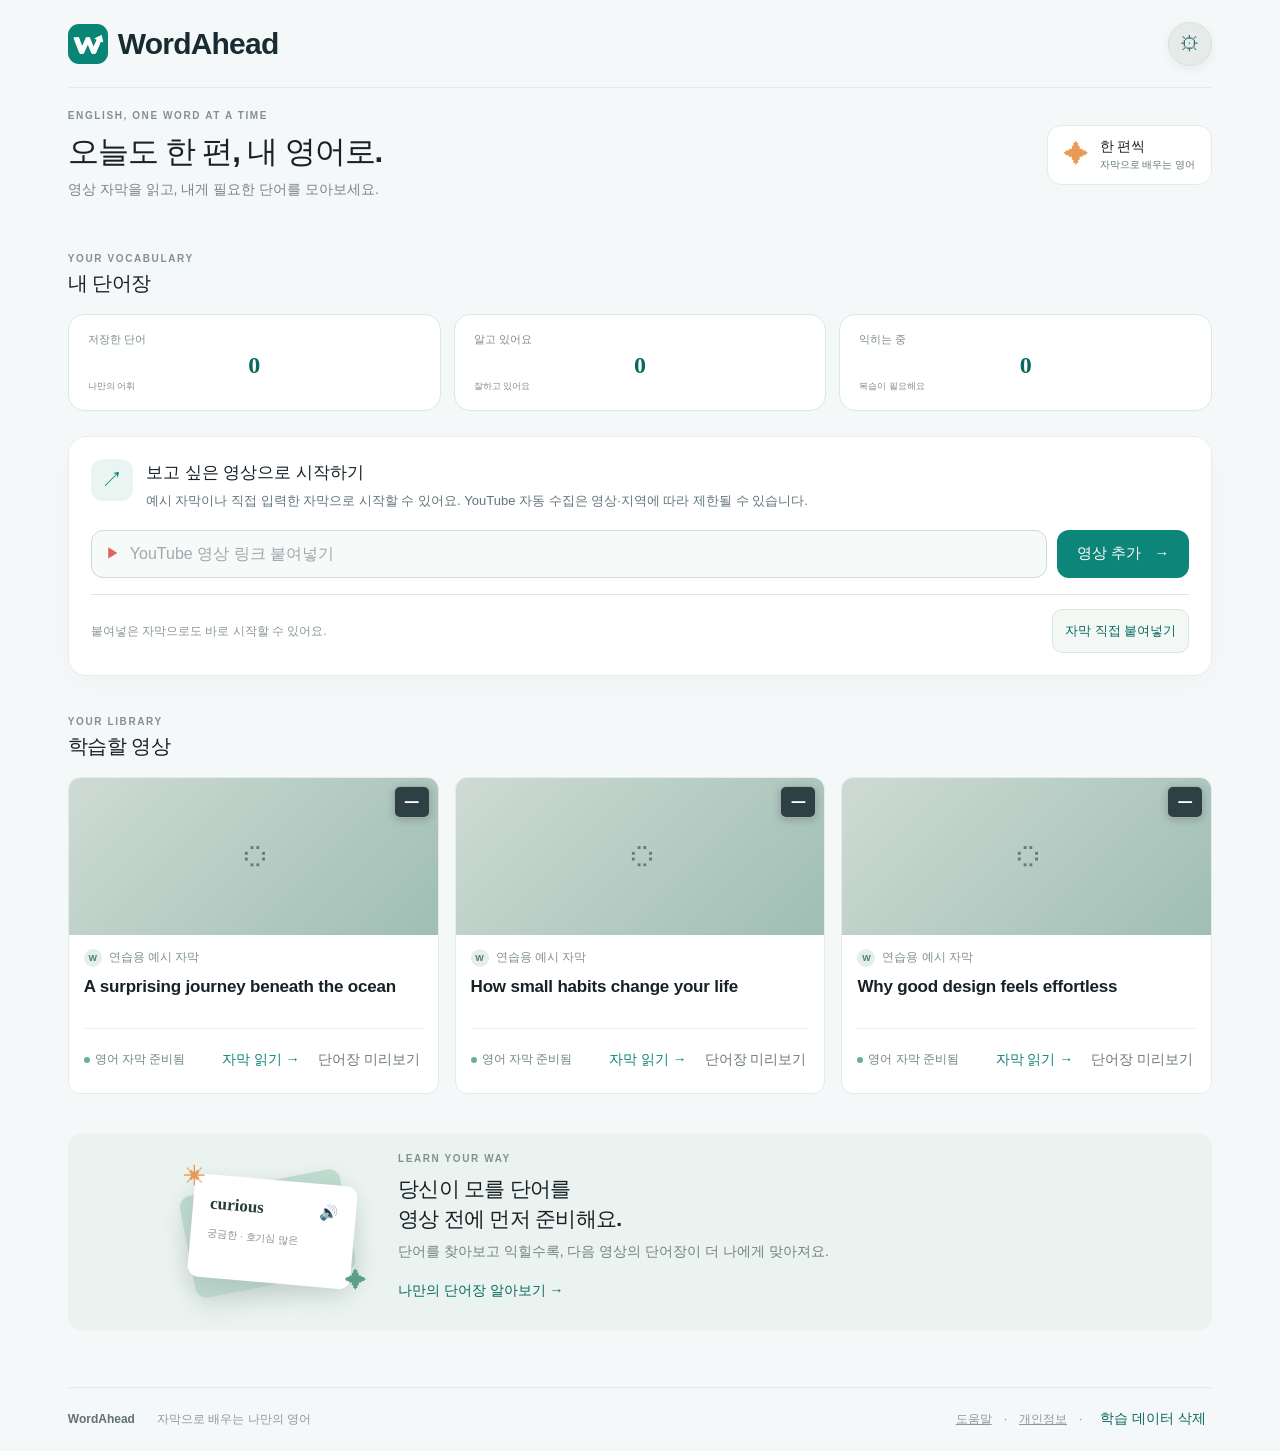
==== commit e67018f0: "Refine home spacing, learning card order and video entry form" ====
--- a/index.html
+++ b/index.html
@@ -9,7 +9,7 @@
   <link rel="manifest" href="manifest.webmanifest">
   <link rel="icon" href="icon.png?v=20261021-5" type="image/png">
   <link rel="apple-touch-icon" href="icon.png?v=20261021-5">
-  <link rel="stylesheet" href="styles.css?v=20261026-3">
+  <link rel="stylesheet" href="styles.css?v=20261027-3">
   <title>WordAhead — 자막으로 배우는 영어</title>
 </head>
 <body>
@@ -32,7 +32,7 @@
         <div class="import-copy"><h2>보고 싶은 영상으로 시작하기</h2><p>예시 자막이나 직접 입력한 자막으로 시작할 수 있어요. YouTube 자동 수집은 영상·지역에 따라 제한될 수 있습니다.</p></div>
         <form id="video-form" class="url-form">
           <label class="sr-only" for="video-url">YouTube URL</label>
-          <span class="url-icon">▶</span><input id="video-url" type="url" placeholder="YouTube 영상 링크 붙여넣기" autocomplete="url">
+          <div class="url-field"><span class="url-icon" aria-hidden="true">▶</span><input id="video-url" type="url" placeholder="YouTube 영상 링크 붙여넣기" autocomplete="url" enterkeyhint="go"></div>
           <button type="submit" class="primary-button">영상 추가 <span>→</span></button>
         </form>
         <div class="import-foot"><span class="status-dot"></span><span id="import-status">붙여넣은 자막으로도 바로 시작할 수 있어요.</span><button id="paste-caption-button" class="text-button">자막 직접 붙여넣기</button></div>
@@ -43,7 +43,7 @@
 
       <section class="home-learning-summary" aria-label="내 단어장">
         <div class="section-heading"><div><p class="eyebrow">YOUR VOCABULARY</p><h2>내 단어장</h2></div></div>
-        <section class="stats-row"><button type="button" class="stat-card" data-library-filter="all"><span>저장한 단어</span><strong id="home-stat-total">0</strong><small>나만의 어휘</small></button><button type="button" class="stat-card" data-library-filter="learning"><span>익히는 중</span><strong id="home-stat-learning">0</strong><small>복습이 필요해요</small></button><button type="button" class="stat-card" data-library-filter="known"><span>알고 있어요</span><strong id="home-stat-known">0</strong><small>잘하고 있어요</small></button></section>
+        <section class="stats-row"><button type="button" class="stat-card" data-library-filter="all"><span>저장한 단어</span><strong id="home-stat-total">0</strong><small>나만의 어휘</small></button><button type="button" class="stat-card" data-library-filter="known"><span>알고 있어요</span><strong id="home-stat-known">0</strong><small>잘하고 있어요</small></button><button type="button" class="stat-card" data-library-filter="learning"><span>익히는 중</span><strong id="home-stat-learning">0</strong><small>복습이 필요해요</small></button></section>
       </section>
 
       <section class="how-card"><div class="how-art"><div class="art-card back"></div><div class="art-card front"><span>curious</span><i>🔊</i><small>궁금한 · 호기심 많은</small></div><span class="spark s1">✳</span><span class="spark s2">✦</span></div><div><p class="eyebrow">LEARN YOUR WAY</p><h2>당신이 모를 단어를<br>영상 전에 먼저 준비해요.</h2><p>단어를 찾아보고 익힐수록, 다음 영상의 단어장이 더 나에게 맞아져요.</p><button class="text-button" id="how-link">나만의 단어장 알아보기 <span>→</span></button></div></section>
@@ -78,11 +78,11 @@
   <main id="preview-dialog" class="view preview-page" hidden><header class="preview-header"><h1>먼저 살펴볼 단어</h1><button id="close-preview" aria-label="미리보기 닫고 이전 화면으로 돌아가기">닫기 ×</button></header><p id="preview-video-title"></p><div class="reading-tools preview-size-tools" aria-label="단어장 글씨 크기"><button id="preview-font-down" aria-label="단어장 글씨 줄이기">−</button><output id="preview-font-size">16</output><button id="preview-font-up" aria-label="단어장 글씨 키우기">+</button></div><div id="preview-words" class="preview-words" role="list" aria-label="단어와 뜻"></div></main>
   <script src="dictionary/basic-vocabulary.js?v=20261021-5"></script>
   <script src="dictionary/extended-basic.js?v=20261021-5"></script>
-  <script src="dictionary.js?v=20261026-3"></script>
+  <script src="dictionary.js?v=20261027-3"></script>
   <script src="billing.js?v=20261021-5"></script>
-  <script src="captions.js?v=20261026-3"></script>
+  <script src="captions.js?v=20261027-3"></script>
   <script src="video-player.js?v=20261021-5"></script>
   <script src="i18n.js?v=20261022-1"></script>
-  <script src="app.js?v=20261026-3"></script>
+  <script src="app.js?v=20261027-3"></script>
 </body>
 </html>
--- a/styles.css
+++ b/styles.css
@@ -120,7 +120,7 @@
 .language-select{display:block;width:100%;margin:6px 0 14px;padding:10px 12px;border:1px solid var(--line);border-radius:10px;background:var(--surface,#fff);color:var(--ink);font:inherit}.settings-language-label{display:block;margin-top:4px;font-weight:600}
 
 /* Dictionary header and independently adjustable preview text. */
-.word-sheet{grid-template-areas:"handle" "word" "meaning" "retry";grid-template-rows:18px 30px minmax(0,1fr) auto;padding-left:20px;padding-right:20px}
+.word-sheet{grid-template-areas:"handle" "word" "meaning" "retry";grid-template-rows:12px 30px minmax(0,1fr) auto;padding-left:20px;padding-right:20px}
 .word-sheet .sheet-word-row h2{flex:0 1 auto;min-width:0}
 .word-sheet .sheet-word-row .phonetic{flex:0 1 auto;max-width:35%;overflow-wrap:anywhere}
 .word-sheet .sheet-word-row .sheet-primary{width:26px;height:26px;font-size:18px;margin-left:auto;flex-shrink:0}
@@ -130,3 +130,46 @@
 .preview-size-tools{margin:12px 0;gap:12px}
 .preview-size-tools button{width:36px;height:36px}
 #transcript-content{user-select:text;-webkit-user-select:text}
+
+#saved-words .word-row{grid-template-columns:minmax(90px,1fr) minmax(0,2fr) 32px}
+#home-saved-words .word-row{grid-template-columns:minmax(90px,1fr) minmax(0,2fr)}
+#saved-words .word-row>.word-main{grid-column:1;grid-row:1;min-width:0;overflow-wrap:anywhere}
+#saved-words .word-row>.word-definition{grid-column:2;grid-row:1;min-width:0;overflow-wrap:anywhere}
+#saved-words .word-row>.library-known-toggle{grid-column:3;grid-row:1}
+
+.word-sheet .sheet-grabber{height:12px;min-height:12px;padding:4px 0}
+
+/* Compact home header and a clearer video entry form. */
+.top-nav[hidden]{display:none}
+#home-view .welcome-row{padding:22px 0 14px}
+#home-view .home-learning-summary{margin:14px 0 24px}
+.import-card{padding:22px;border-radius:18px;column-gap:12px;box-shadow:0 8px 28px #173c3206}
+.import-copy h2{margin:2px 0 6px;line-height:1.4}
+.import-copy p{font-size:13px;line-height:1.6;margin:0;color:var(--muted)}
+.import-card .url-form{display:grid;grid-template-columns:minmax(0,1fr) auto;gap:10px;height:auto;border:0;padding:0;background:transparent;margin-top:18px;overflow:visible}
+.url-field{display:flex;align-items:center;gap:10px;min-width:0;padding:0 14px;min-height:48px;border:1px solid #ccdcd7;border-radius:12px;background:#f6faf8;transition:border-color .15s,box-shadow .15s}
+.url-field:focus-within{border-color:var(--teal);box-shadow:0 0 0 3px #0d857916}
+.url-form .url-field input{width:100%;min-width:0;flex:1;border:0;outline:0;background:transparent;padding:12px 0;font-size:16px;color:var(--ink)}
+.url-form .url-field .url-icon{flex:none;margin:0;color:#df675a;font-size:14px}
+.import-card .url-form .primary-button{min-height:48px;border-radius:12px;padding:12px 20px;font-size:15px;white-space:nowrap}
+.import-card .import-foot{display:flex;flex-wrap:wrap;align-items:center;gap:8px 12px;margin-top:16px;padding-top:14px;border-top:1px solid var(--line);white-space:normal}
+.import-foot #import-status{flex:1;min-width:160px;font-size:12px;line-height:1.5}
+.import-foot .status-dot{display:none}
+.import-foot .text-button{min-height:44px;font-size:13px;padding:10px 12px;border:1px solid #d9e7e1;border-radius:10px;background:#f3f8f5;color:var(--teal-dark);white-space:normal}
+.dark-mode .url-field,.dark-mode .import-foot .text-button{background:#243530;border-color:#48615a;color:var(--ink)}
+@media(max-width:600px){
+ .topbar{min-height:66px;height:auto;padding:10px 0;flex-wrap:nowrap;gap:12px}
+ .topbar .brand{font-size:26px}
+ #home-view .welcome-row{padding:20px 0 12px}
+ #home-view .welcome-row .eyebrow{margin-bottom:8px}
+ #home-view .welcome-row h1{font-size:26px;line-height:1.35}
+ #home-view .welcome-row .subhead{margin:10px 0 0;line-height:1.6}
+ #home-view .home-learning-summary{margin:12px 0 22px}
+ .import-card{padding:18px 16px;grid-template-columns:32px minmax(0,1fr);column-gap:10px}
+ .import-icon{width:32px;height:32px;border-radius:10px}
+ .import-copy h2{font-size:17px;margin-top:3px}
+ .import-copy p{font-size:12px;line-height:1.6}
+ .import-card .url-form{grid-template-columns:minmax(0,1fr);gap:10px;margin-top:16px}
+ .import-card .url-form .primary-button{width:100%;min-height:46px}
+ .import-foot .text-button{width:100%;text-align:center}
+}
